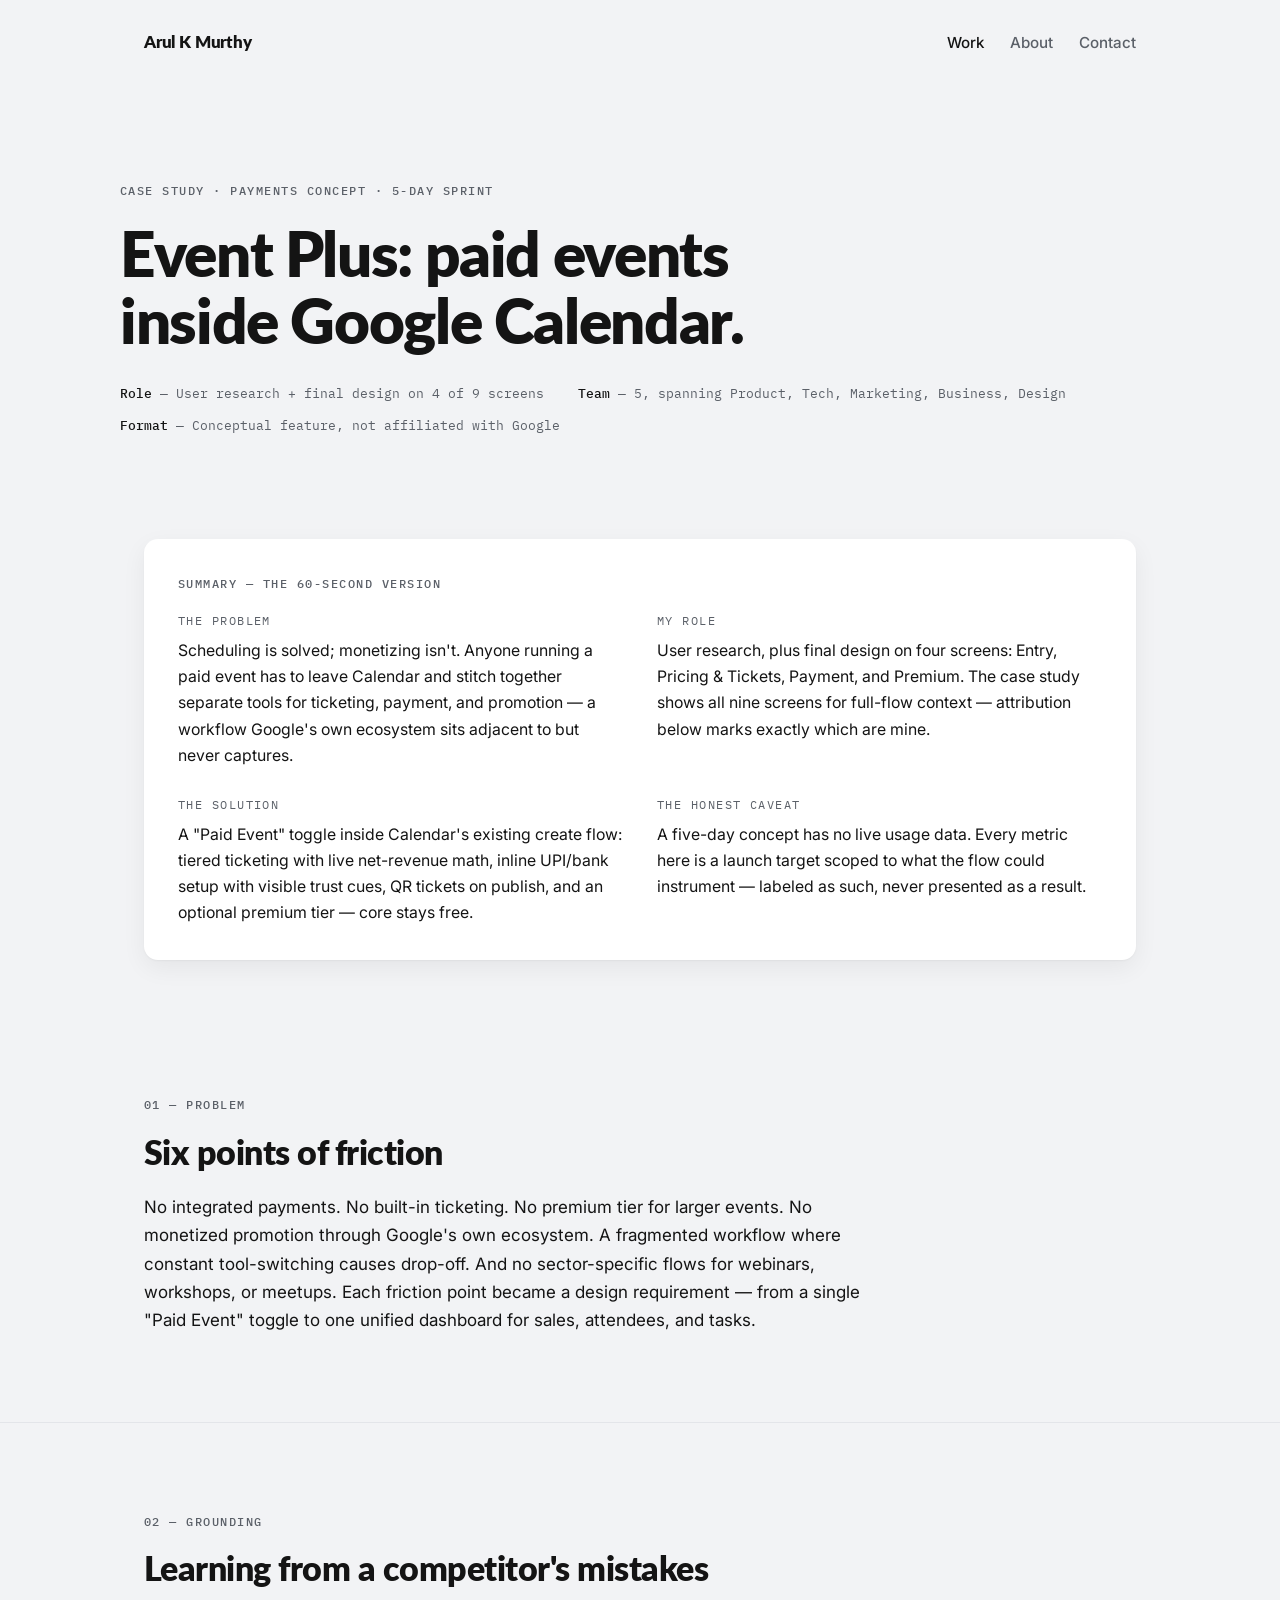
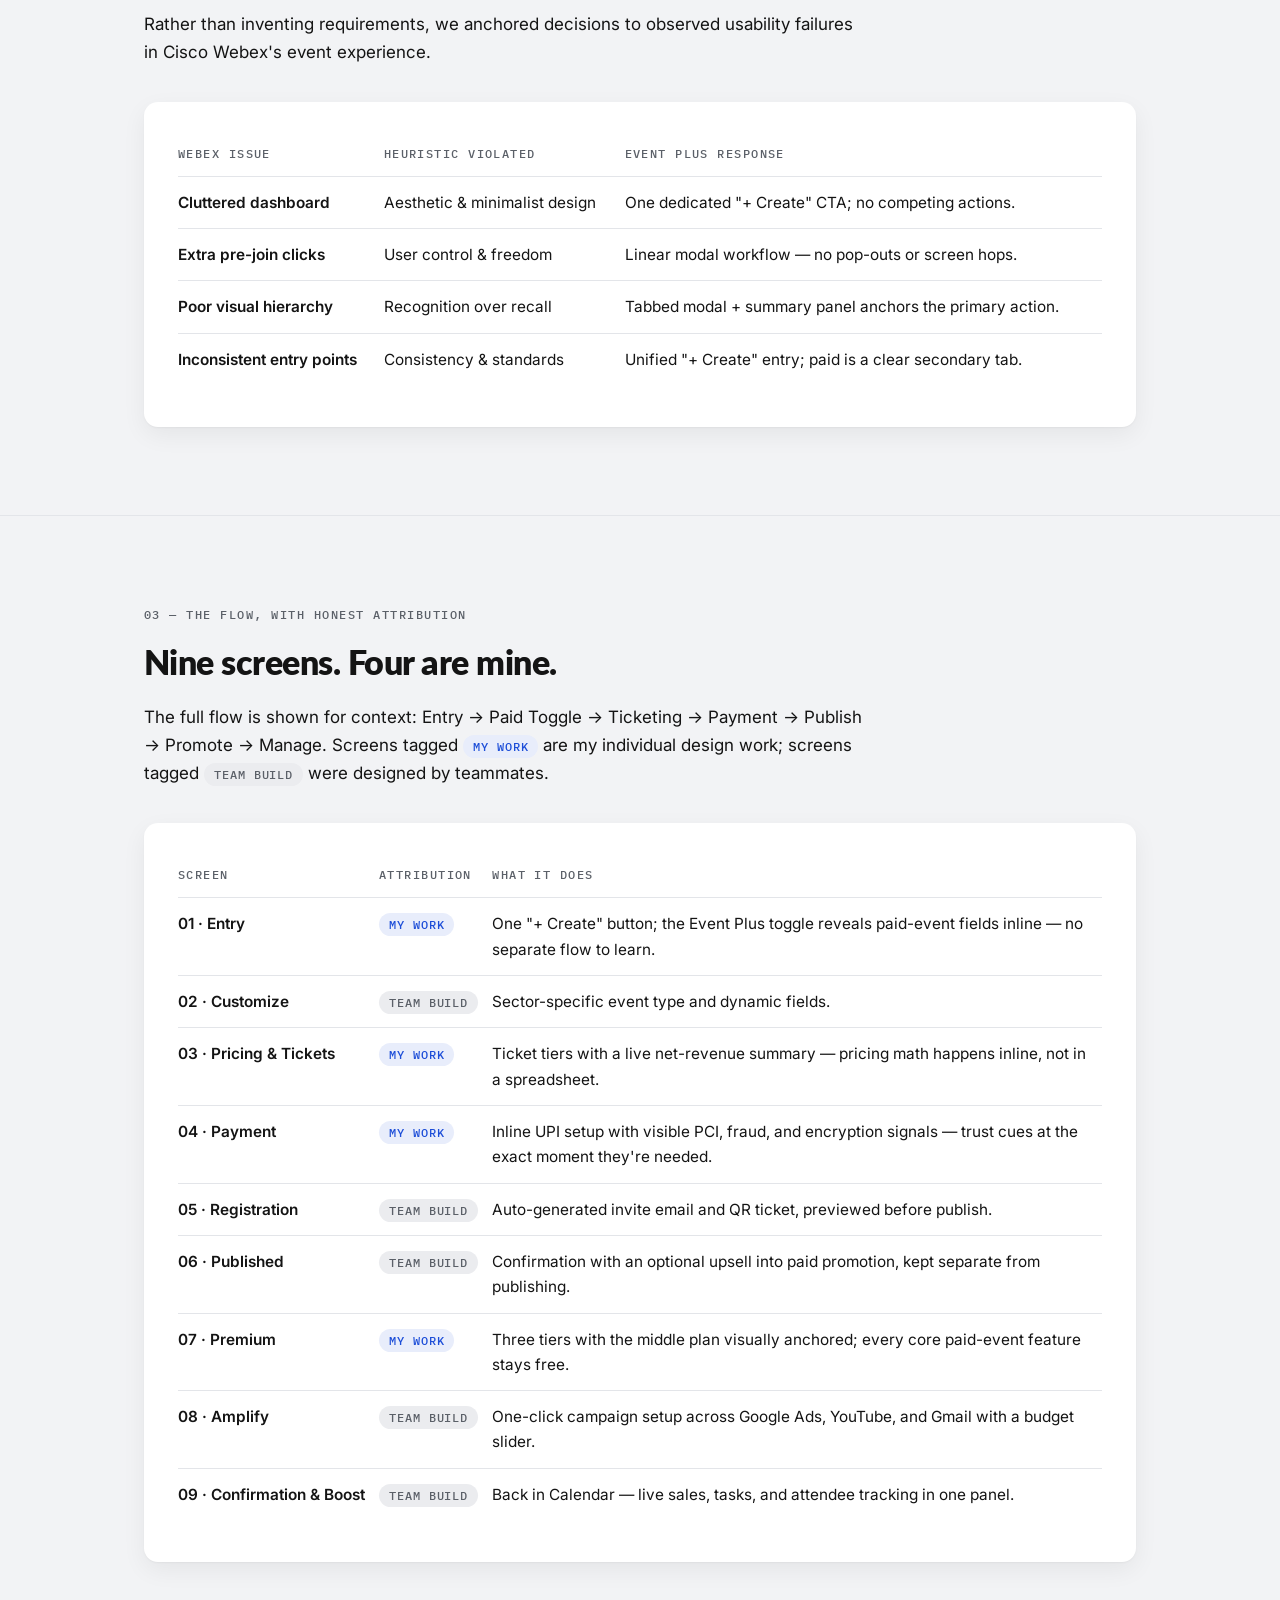
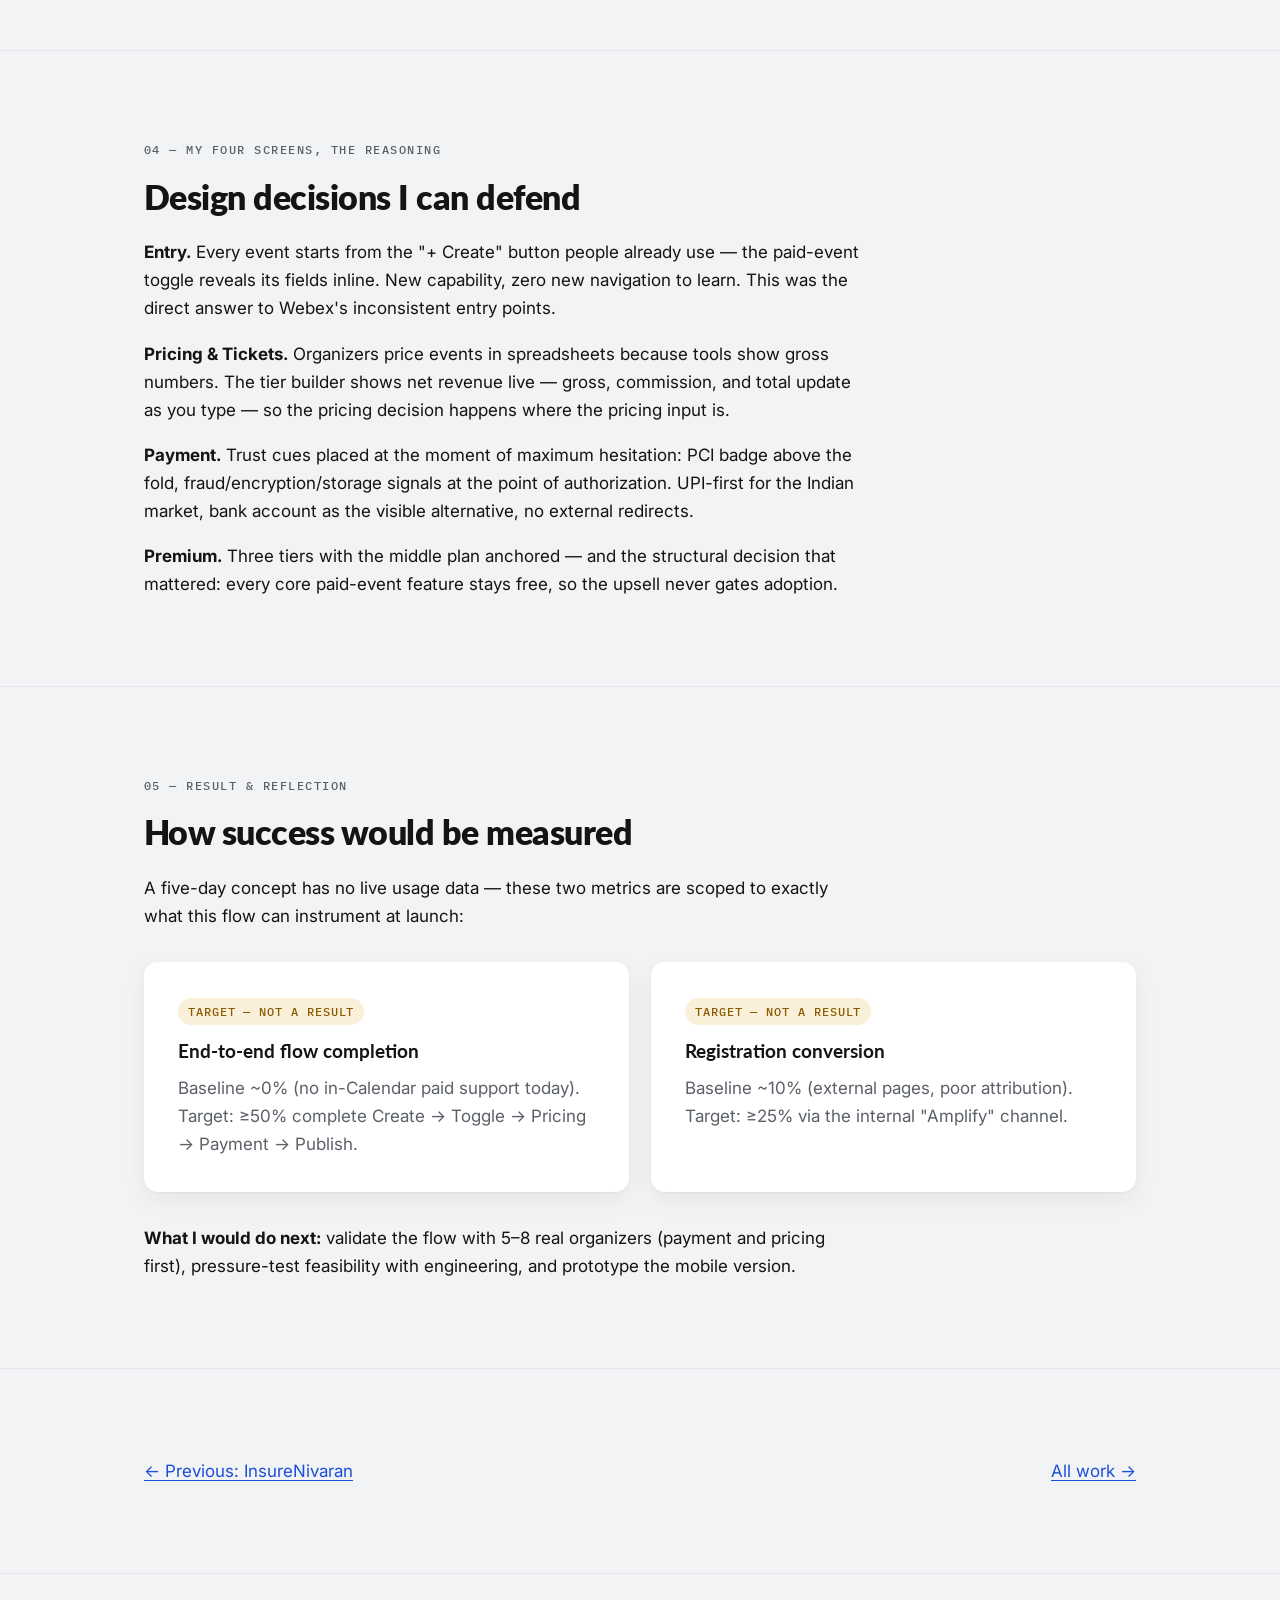
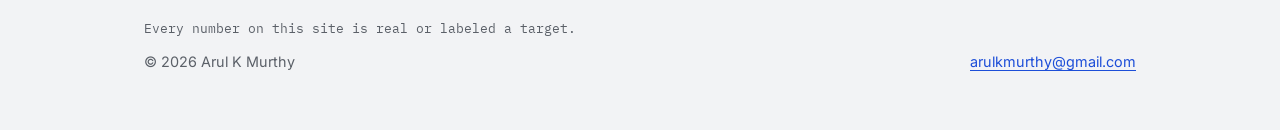
==== eventplus.html @ e34e16c8 "Add files via upload First Upload - 03 July 2026" ====
<!DOCTYPE html>
<html lang="en">
<head>
  <meta charset="UTF-8">
  <meta name="viewport" content="width=device-width, initial-scale=1.0">
  <title>Event Plus — UX Case Study · Arul K Murthy</title>
  <meta name="description" content="A 5-day sprint concept: paid events inside Google Calendar. Research plus four screens of a nine-screen flow, with honest attribution and metrics labeled as targets.">
  <meta name="author" content="Arul K Murthy">
  <link rel="preconnect" href="https://fonts.googleapis.com">
  <link rel="preconnect" href="https://fonts.gstatic.com" crossorigin>
  <link href="https://fonts.googleapis.com/css2?family=Lato:wght@700;800&family=Inter:wght@400;500;600&family=IBM+Plex+Mono:wght@400;500&display=swap" rel="stylesheet">
  <link rel="stylesheet" href="styles.css">
</head>
<body>

<header class="wrap">
  <nav class="nav" aria-label="Main">
    <a class="nav-name" href="index.html">Arul K Murthy</a>
    <ul class="nav-links">
      <li><a href="index.html#work" aria-current="page">Work</a></li>
      <li><a href="index.html#about">About</a></li>
      <li><a href="index.html#contact">Contact</a></li>
    </ul>
  </nav>
</header>

<main>

  <section class="hero wrap" style="padding-bottom:56px;">
    <span class="eyebrow">Case study · Payments concept · 5-day sprint</span>
    <h1 style="max-width:20ch;">Event Plus: paid events inside Google Calendar.</h1>
    <div class="meta-row">
      <span><strong>Role</strong> — User research + final design on 4 of 9 screens</span>
      <span><strong>Team</strong> — 5, spanning Product, Tech, Marketing, Business, Design</span>
      <span><strong>Format</strong> — Conceptual feature, not affiliated with Google</span>
    </div>
  </section>

  <div class="wrap">
    <div class="card summary">
      <span class="eyebrow">Summary — the 60-second version</span>
      <dl>
        <div>
          <dt>The problem</dt>
          <dd>Scheduling is solved; monetizing isn't. Anyone running a paid event has to leave Calendar and stitch together separate tools for ticketing, payment, and promotion — a workflow Google's own ecosystem sits adjacent to but never captures.</dd>
        </div>
        <div>
          <dt>My role</dt>
          <dd>User research, plus final design on four screens: Entry, Pricing &amp; Tickets, Payment, and Premium. The case study shows all nine screens for full-flow context — attribution below marks exactly which are mine.</dd>
        </div>
        <div>
          <dt>The solution</dt>
          <dd>A "Paid Event" toggle inside Calendar's existing create flow: tiered ticketing with live net-revenue math, inline UPI/bank setup with visible trust cues, QR tickets on publish, and an optional premium tier — core stays free.</dd>
        </div>
        <div>
          <dt>The honest caveat</dt>
          <dd>A five-day concept has no live usage data. Every metric here is a launch target scoped to what the flow could instrument — labeled as such, never presented as a result.</dd>
        </div>
      </dl>
    </div>
  </div>

  <section class="section">
    <div class="wrap">
      <span class="eyebrow">01 — Problem</span>
      <h2>Six points of friction</h2>
      <div class="prose">
        <p>No integrated payments. No built-in ticketing. No premium tier for larger events. No monetized promotion through Google's own ecosystem. A fragmented workflow where constant tool-switching causes drop-off. And no sector-specific flows for webinars, workshops, or meetups. Each friction point became a design requirement — from a single "Paid Event" toggle to one unified dashboard for sales, attendees, and tasks.</p>
      </div>
    </div>
  </section>

  <section class="section">
    <div class="wrap">
      <span class="eyebrow">02 — Grounding</span>
      <h2>Learning from a competitor's mistakes</h2>
      <div class="prose">
        <p>Rather than inventing requirements, we anchored decisions to observed usability failures in Cisco Webex's event experience.</p>
      </div>
      <div class="card" style="margin-top:36px;">
        <div class="verdict-scroll">
          <table class="verdict">
            <thead>
              <tr><th>Webex issue</th><th>Heuristic violated</th><th>Event Plus response</th></tr>
            </thead>
            <tbody>
              <tr><td>Cluttered dashboard</td><td>Aesthetic &amp; minimalist design</td><td>One dedicated "+ Create" CTA; no competing actions.</td></tr>
              <tr><td>Extra pre-join clicks</td><td>User control &amp; freedom</td><td>Linear modal workflow — no pop-outs or screen hops.</td></tr>
              <tr><td>Poor visual hierarchy</td><td>Recognition over recall</td><td>Tabbed modal + summary panel anchors the primary action.</td></tr>
              <tr><td>Inconsistent entry points</td><td>Consistency &amp; standards</td><td>Unified "+ Create" entry; paid is a clear secondary tab.</td></tr>
            </tbody>
          </table>
        </div>
      </div>
    </div>
  </section>

  <section class="section">
    <div class="wrap">
      <span class="eyebrow">03 — The flow, with honest attribution</span>
      <h2>Nine screens. Four are mine.</h2>
      <div class="prose">
        <p>The full flow is shown for context: Entry → Paid Toggle → Ticketing → Payment → Publish → Promote → Manage. Screens tagged <span class="chip chip-mine">My work</span> are my individual design work; screens tagged <span class="chip chip-team">Team build</span> were designed by teammates.</p>
      </div>

      <div class="card" style="margin-top:36px;">
        <div class="verdict-scroll">
          <table class="verdict">
            <thead>
              <tr><th>Screen</th><th>Attribution</th><th>What it does</th></tr>
            </thead>
            <tbody>
              <tr><td>01 · Entry</td><td><span class="chip chip-mine">My work</span></td><td>One "+ Create" button; the Event Plus toggle reveals paid-event fields inline — no separate flow to learn.</td></tr>
              <tr><td>02 · Customize</td><td><span class="chip chip-team">Team build</span></td><td>Sector-specific event type and dynamic fields.</td></tr>
              <tr><td>03 · Pricing &amp; Tickets</td><td><span class="chip chip-mine">My work</span></td><td>Ticket tiers with a live net-revenue summary — pricing math happens inline, not in a spreadsheet.</td></tr>
              <tr><td>04 · Payment</td><td><span class="chip chip-mine">My work</span></td><td>Inline UPI setup with visible PCI, fraud, and encryption signals — trust cues at the exact moment they're needed.</td></tr>
              <tr><td>05 · Registration</td><td><span class="chip chip-team">Team build</span></td><td>Auto-generated invite email and QR ticket, previewed before publish.</td></tr>
              <tr><td>06 · Published</td><td><span class="chip chip-team">Team build</span></td><td>Confirmation with an optional upsell into paid promotion, kept separate from publishing.</td></tr>
              <tr><td>07 · Premium</td><td><span class="chip chip-mine">My work</span></td><td>Three tiers with the middle plan visually anchored; every core paid-event feature stays free.</td></tr>
              <tr><td>08 · Amplify</td><td><span class="chip chip-team">Team build</span></td><td>One-click campaign setup across Google Ads, YouTube, and Gmail with a budget slider.</td></tr>
              <tr><td>09 · Confirmation &amp; Boost</td><td><span class="chip chip-team">Team build</span></td><td>Back in Calendar — live sales, tasks, and attendee tracking in one panel.</td></tr>
            </tbody>
          </table>
        </div>
      </div>

      <!-- To add screens: export frames as PNG or WebP into /img,
           then uncomment and repeat per screen. Keep the attribution chip in the caption.
      <figure>
        <img src="img/eventplus-01-entry.png" alt="Google Calendar event creation modal with an Event Plus toggle for paid events." width="1440" height="810" loading="lazy">
        <figcaption>01 · Entry — <span class="chip chip-mine">My work</span></figcaption>
      </figure>
      -->
    </div>
  </section>

  <section class="section">
    <div class="wrap">
      <span class="eyebrow">04 — My four screens, the reasoning</span>
      <h2>Design decisions I can defend</h2>
      <div class="prose">
        <p><strong>Entry.</strong> Every event starts from the "+ Create" button people already use — the paid-event toggle reveals its fields inline. New capability, zero new navigation to learn. This was the direct answer to Webex's inconsistent entry points.</p>
        <p><strong>Pricing &amp; Tickets.</strong> Organizers price events in spreadsheets because tools show gross numbers. The tier builder shows net revenue live — gross, commission, and total update as you type — so the pricing decision happens where the pricing input is.</p>
        <p><strong>Payment.</strong> Trust cues placed at the moment of maximum hesitation: PCI badge above the fold, fraud/encryption/storage signals at the point of authorization. UPI-first for the Indian market, bank account as the visible alternative, no external redirects.</p>
        <p><strong>Premium.</strong> Three tiers with the middle plan anchored — and the structural decision that mattered: every core paid-event feature stays free, so the upsell never gates adoption.</p>
      </div>
    </div>
  </section>

  <section class="section">
    <div class="wrap">
      <span class="eyebrow">05 — Result &amp; reflection</span>
      <h2>How success would be measured</h2>
      <div class="prose">
        <p>A five-day concept has no live usage data — these two metrics are scoped to exactly what this flow can instrument at launch:</p>
      </div>
      <div class="card-grid" style="margin-top:32px;">
        <div class="card">
          <span class="chip chip-target" style="margin-bottom:14px;display:inline-block;">Target — not a result</span>
          <h3>End-to-end flow completion</h3>
          <p class="muted">Baseline ~0% (no in-Calendar paid support today). Target: ≥50% complete Create → Toggle → Pricing → Payment → Publish.</p>
        </div>
        <div class="card">
          <span class="chip chip-target" style="margin-bottom:14px;display:inline-block;">Target — not a result</span>
          <h3>Registration conversion</h3>
          <p class="muted">Baseline ~10% (external pages, poor attribution). Target: ≥25% via the internal "Amplify" channel.</p>
        </div>
      </div>
      <div class="prose" style="margin-top:32px;">
        <p><strong>What I would do next:</strong> validate the flow with 5–8 real organizers (payment and pricing first), pressure-test feasibility with engineering, and prototype the mobile version.</p>
      </div>
    </div>
  </section>

  <section class="section">
    <div class="wrap pager">
      <a href="insurenivaran.html">← Previous: InsureNivaran</a>
      <a href="index.html#work">All work →</a>
    </div>
  </section>

</main>

<footer>
  <div class="wrap">
    <p class="integrity">Every number on this site is real or labeled a target.</p>
    <div class="footer-row">
      <span>© 2026 Arul K Murthy</span>
      <span><a href="mailto:arulkmurthy@gmail.com">arulkmurthy@gmail.com</a></span>
    </div>
  </div>
</footer>

</body>
</html>
---- styles.css ----
/* ============================================================
   Arul K Murthy — portfolio
   Tokens: canvas #F2F3F5 · card #FFF · ink #141414 · muted #5B6068
           hairline #E3E5E9 · accent #1D4ED8
   Type:   Lato (display) · Inter (body) · IBM Plex Mono (meta)
   No JavaScript anywhere on this site — everything renders as HTML.
   ============================================================ */

:root {
  --canvas: #f2f3f5;
  --card: #ffffff;
  --ink: #141414;
  --muted: #5b6068;
  --hairline: #e3e5e9;
  --accent: #1d4ed8;
  --accent-soft: #e8edfb;
  --pro: #14683c;
  --pro-bg: #e3f2e9;
  --con: #9c2121;
  --con-bg: #fbe9e9;
  --mixed: #8a5a00;
  --mixed-bg: #faf0da;
  --radius: 14px;
  --shadow: 0 1px 2px rgba(20, 20, 20, 0.04), 0 8px 24px rgba(20, 20, 20, 0.06);
  --font-display: "Lato", "Inter", system-ui, sans-serif;
  --font-body: "Inter", system-ui, -apple-system, sans-serif;
  --font-mono: "IBM Plex Mono", ui-monospace, "SF Mono", monospace;
}

* { box-sizing: border-box; margin: 0; padding: 0; }

html { scroll-behavior: smooth; }
@media (prefers-reduced-motion: reduce) {
  html { scroll-behavior: auto; }
}

body {
  background: var(--canvas);
  color: var(--ink);
  font-family: var(--font-body);
  font-size: 1.0625rem;
  line-height: 1.65;
  -webkit-font-smoothing: antialiased;
}

a { color: var(--accent); text-decoration: underline; text-underline-offset: 3px; }
a:hover { text-decoration-thickness: 2px; }
:focus-visible {
  outline: 3px solid var(--accent);
  outline-offset: 3px;
  border-radius: 4px;
}

/* ---------- layout ---------- */
.wrap { max-width: 1040px; margin: 0 auto; padding: 0 24px; }
.prose { max-width: 720px; }
.section { padding: 88px 0; }
.section + .section { border-top: 1px solid var(--hairline); }

/* ---------- nav ---------- */
.nav {
  display: flex; align-items: center; justify-content: space-between;
  padding: 28px 0;
}
.nav-name {
  font-family: var(--font-display);
  font-weight: 800; font-size: 1.05rem;
  color: var(--ink); text-decoration: none; letter-spacing: -0.01em;
}
.nav-links { display: flex; gap: 26px; list-style: none; }
.nav-links a {
  color: var(--muted); text-decoration: none;
  font-size: 0.95rem; font-weight: 500;
}
.nav-links a:hover, .nav-links a[aria-current="page"] { color: var(--ink); }

/* ---------- type ---------- */
.eyebrow {
  font-family: var(--font-mono);
  font-size: 0.78rem; font-weight: 500;
  letter-spacing: 0.12em; text-transform: uppercase;
  color: var(--muted);
  display: block; margin-bottom: 18px;
}
h1 {
  font-family: var(--font-display);
  font-weight: 800;
  font-size: clamp(2.3rem, 5.4vw, 3.9rem);
  line-height: 1.08; letter-spacing: -0.022em;
  max-width: 17ch;
}
h1 .accent { color: var(--accent); }
h2 {
  font-family: var(--font-display);
  font-weight: 800;
  font-size: clamp(1.55rem, 3vw, 2.1rem);
  line-height: 1.15; letter-spacing: -0.015em;
  margin-bottom: 22px;
}
h3 {
  font-family: var(--font-display);
  font-weight: 700; font-size: 1.2rem;
  line-height: 1.3; margin-bottom: 10px;
}
.lede { font-size: 1.2rem; color: var(--muted); max-width: 56ch; }
p + p { margin-top: 1em; }
.muted { color: var(--muted); }

/* ---------- hero ---------- */
.hero { padding: 96px 0 104px; }
.hero .lede { margin-top: 26px; }
.hero-meta {
  font-family: var(--font-mono); font-size: 0.82rem;
  color: var(--muted); margin-top: 34px;
}
.hero-actions { margin-top: 36px; display: flex; gap: 14px; flex-wrap: wrap; }
.btn {
  display: inline-block; text-decoration: none;
  font-weight: 600; font-size: 0.98rem;
  padding: 13px 24px; border-radius: 999px;
}
.btn-primary { background: var(--accent); color: #fff; }
.btn-primary:hover { background: #173fb0; }
.btn-ghost { color: var(--ink); border: 1.5px solid var(--ink); background: transparent; }
.btn-ghost:hover { background: var(--ink); color: #fff; }

/* ---------- cards ---------- */
.card {
  background: var(--card);
  border-radius: var(--radius);
  box-shadow: var(--shadow);
  padding: 34px;
}
.card-grid { display: grid; grid-template-columns: 1fr 1fr; gap: 22px; }
.work-card { display: block; text-decoration: none; color: var(--ink); }
a.work-card:hover h3 { color: var(--accent); }
.work-card .tagline {
  font-family: var(--font-mono); font-size: 0.78rem;
  letter-spacing: 0.1em; text-transform: uppercase;
  color: var(--muted); margin-bottom: 14px; display: block;
}
.work-card p { color: var(--muted); font-size: 0.98rem; }
.work-card .cta {
  display: inline-block; margin-top: 18px;
  color: var(--accent); font-weight: 600; font-size: 0.95rem;
}
.card-progress { border: 1.5px dashed var(--hairline); box-shadow: none; background: transparent; }

/* ---------- chips ---------- */
.chip {
  font-family: var(--font-mono); font-size: 0.72rem; font-weight: 500;
  letter-spacing: 0.08em; text-transform: uppercase;
  padding: 4px 10px; border-radius: 999px; white-space: nowrap;
}
.chip-mine { background: var(--accent-soft); color: var(--accent); }
.chip-team { background: #ebecef; color: var(--muted); }
.chip-target { background: var(--mixed-bg); color: var(--mixed); }
.chip-pro { background: var(--pro-bg); color: var(--pro); }
.chip-con { background: var(--con-bg); color: var(--con); }
.chip-mixed { background: var(--mixed-bg); color: var(--mixed); }
.chip-neutral { background: #ebecef; color: var(--muted); }

/* ---------- summary block (case-study TL;DR) ---------- */
.summary { margin: 46px 0; }
.summary dl {
  display: grid; grid-template-columns: 1fr 1fr; gap: 26px 34px;
}
.summary dt {
  font-family: var(--font-mono); font-size: 0.75rem;
  letter-spacing: 0.12em; text-transform: uppercase;
  color: var(--muted); margin-bottom: 7px;
}
.summary dd { font-size: 0.99rem; }

/* ---------- meta row on case pages ---------- */
.meta-row {
  display: flex; flex-wrap: wrap; gap: 10px 34px;
  margin-top: 30px;
  font-family: var(--font-mono); font-size: 0.82rem; color: var(--muted);
}
.meta-row strong { color: var(--ink); font-weight: 500; }

/* ---------- verdict table (signature component) ---------- */
.verdict { width: 100%; border-collapse: collapse; margin: 8px 0; }
.verdict th {
  font-family: var(--font-mono); font-size: 0.75rem;
  letter-spacing: 0.12em; text-transform: uppercase;
  color: var(--muted); font-weight: 500;
  text-align: left; padding: 0 14px 12px 0;
  border-bottom: 1px solid var(--hairline);
}
.verdict td {
  padding: 13px 14px 13px 0;
  border-bottom: 1px solid var(--hairline);
  font-size: 0.96rem; vertical-align: top;
}
.verdict td:first-child { font-weight: 600; white-space: nowrap; }
.verdict tr:last-child td { border-bottom: none; }

/* ---------- figures ---------- */
figure { margin: 40px 0; }
figure img {
  width: 100%; height: auto; display: block;
  border-radius: var(--radius); box-shadow: var(--shadow);
}
figcaption {
  font-size: 0.88rem; color: var(--muted);
  margin-top: 12px; text-align: center;
}

/* ---------- lists ---------- */
.plain-list { list-style: none; }
.plain-list li { padding: 14px 0; border-bottom: 1px solid var(--hairline); }
.plain-list li:last-child { border-bottom: none; }
.exp-row { display: flex; justify-content: space-between; gap: 20px; flex-wrap: wrap; }
.exp-row .when { font-family: var(--font-mono); font-size: 0.82rem; color: var(--muted); }

/* ---------- next / prev ---------- */
.pager { display: flex; justify-content: space-between; gap: 20px; }

/* ---------- footer ---------- */
footer { border-top: 1px solid var(--hairline); padding: 44px 0 56px; }
.integrity {
  font-family: var(--font-mono); font-size: 0.82rem; color: var(--muted);
  margin-bottom: 10px;
}
.footer-row {
  display: flex; justify-content: space-between; gap: 20px; flex-wrap: wrap;
  font-size: 0.9rem; color: var(--muted);
}

/* ---------- responsive ---------- */
@media (max-width: 780px) {
  .section { padding: 64px 0; }
  .hero { padding: 64px 0 72px; }
  .card-grid, .summary dl { grid-template-columns: 1fr; }
  .card { padding: 26px; }
  .nav-links { gap: 18px; }
  .verdict-scroll { overflow-x: auto; }
  .verdict { min-width: 560px; }
}
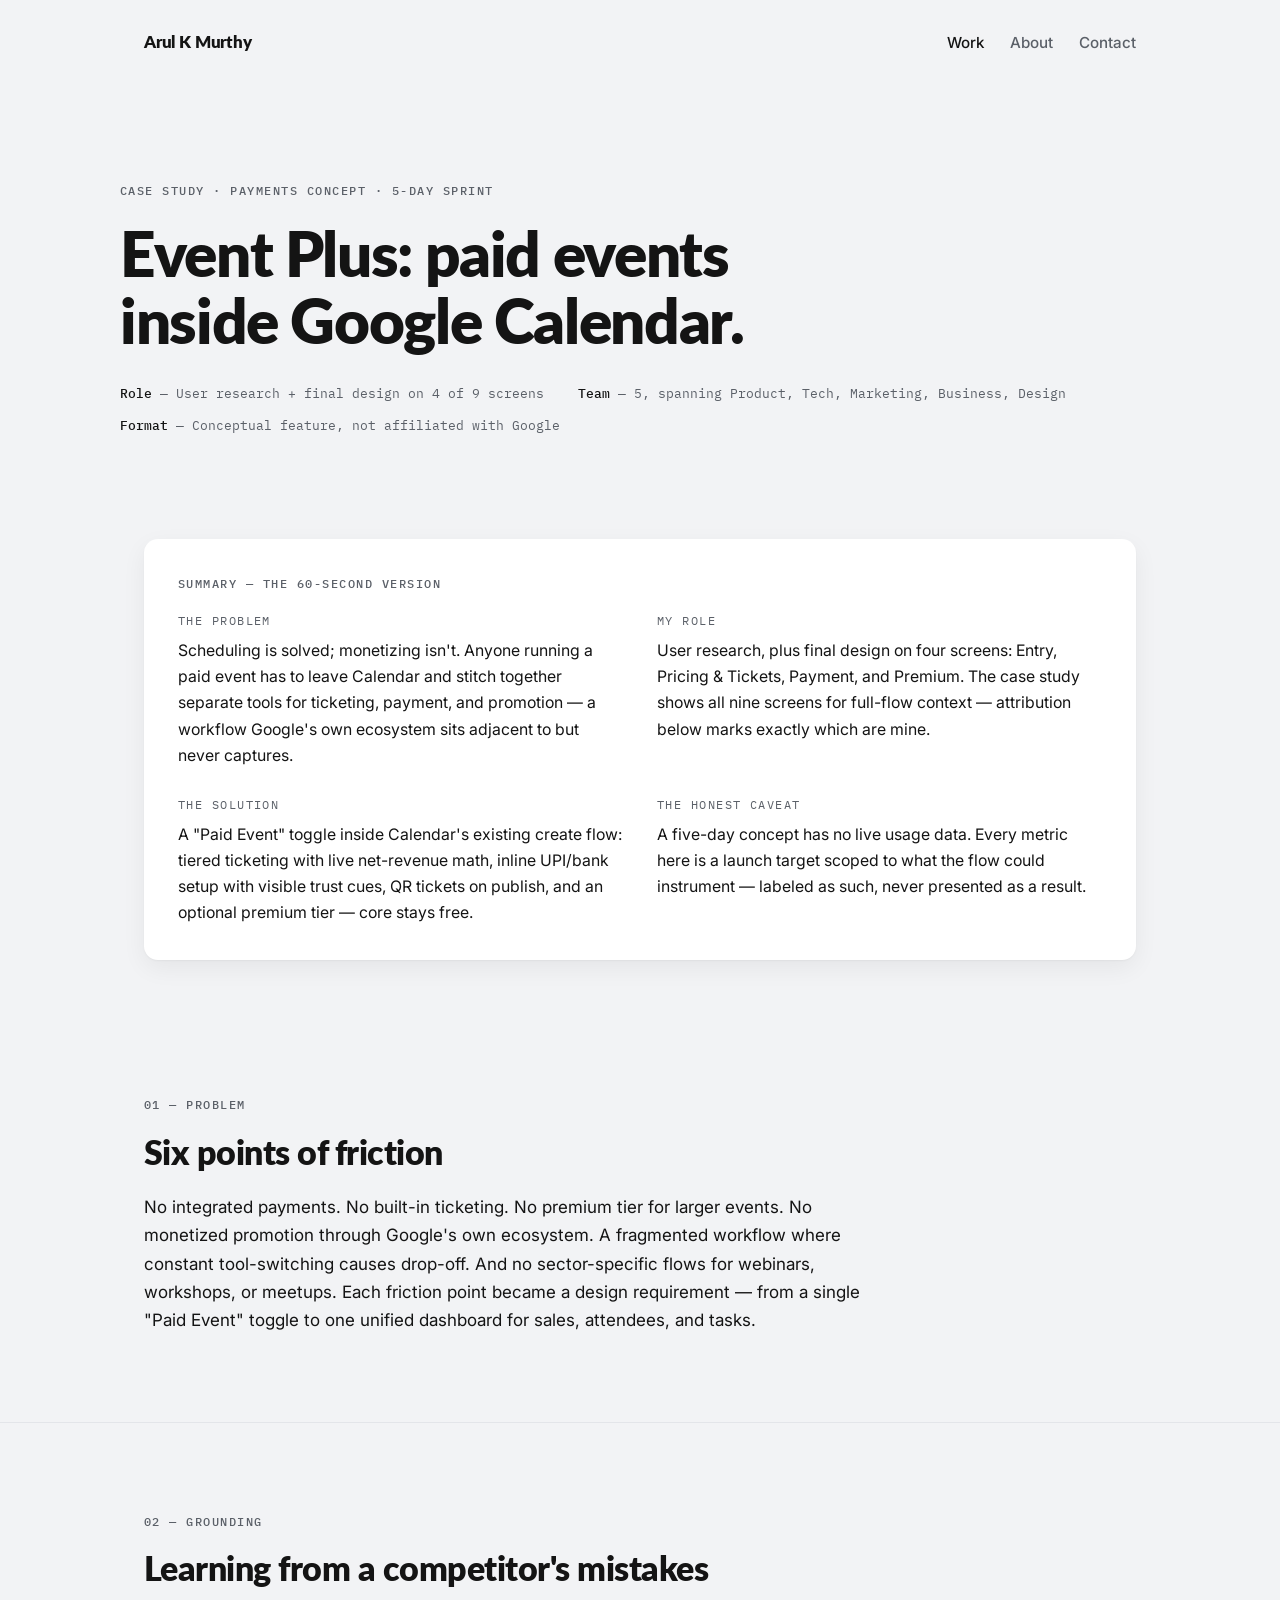
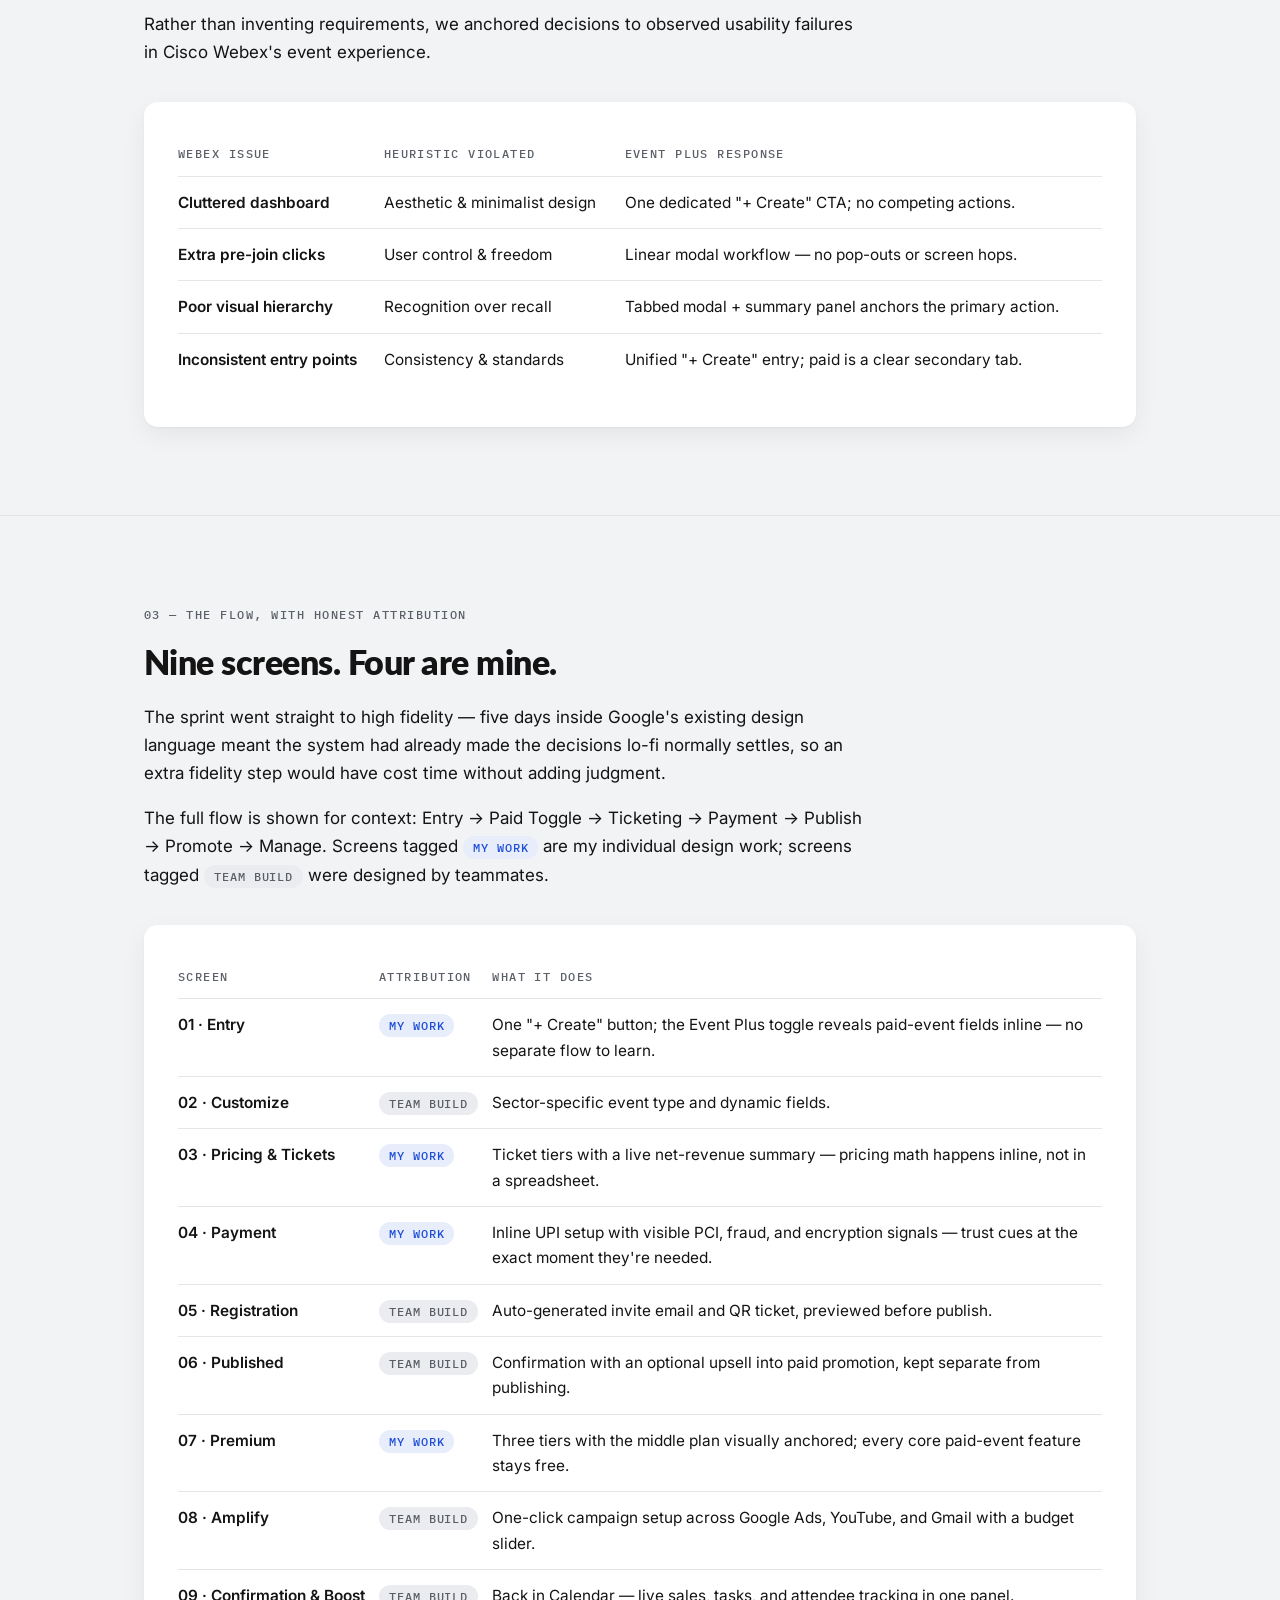
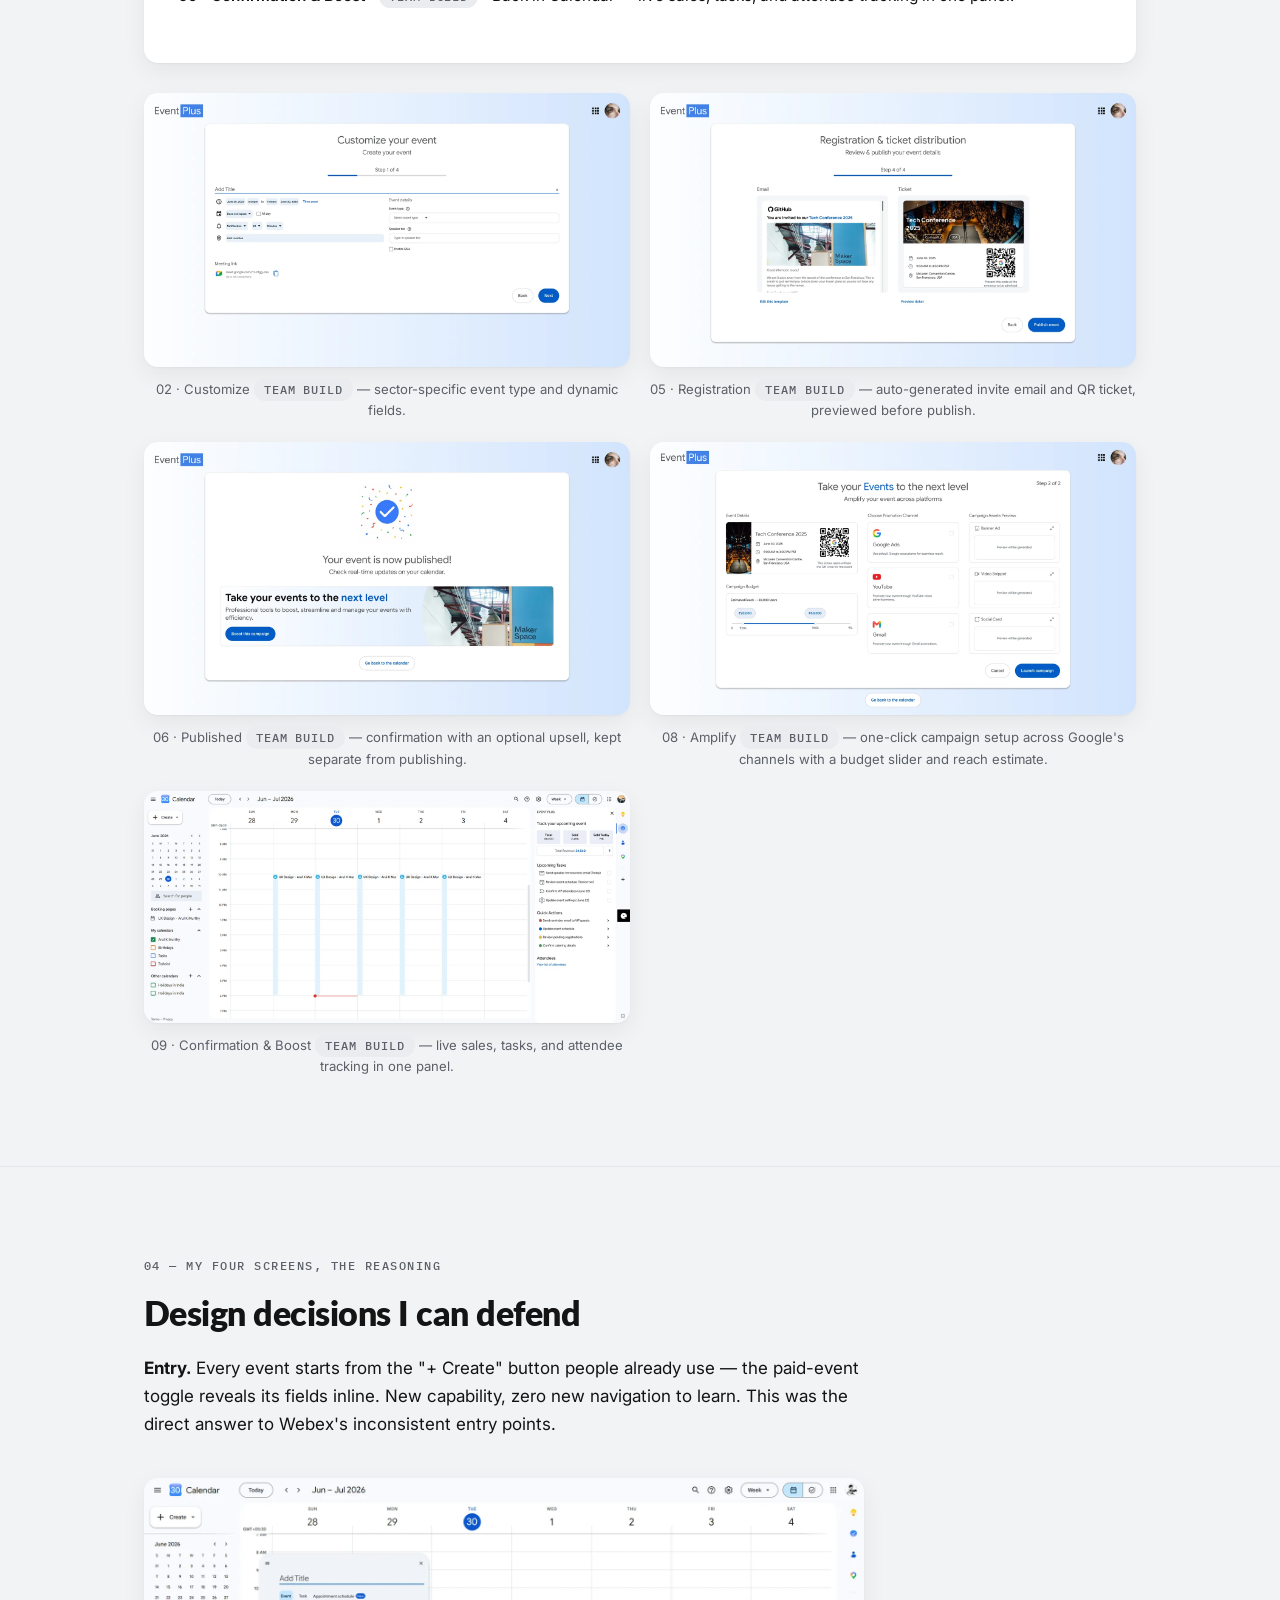
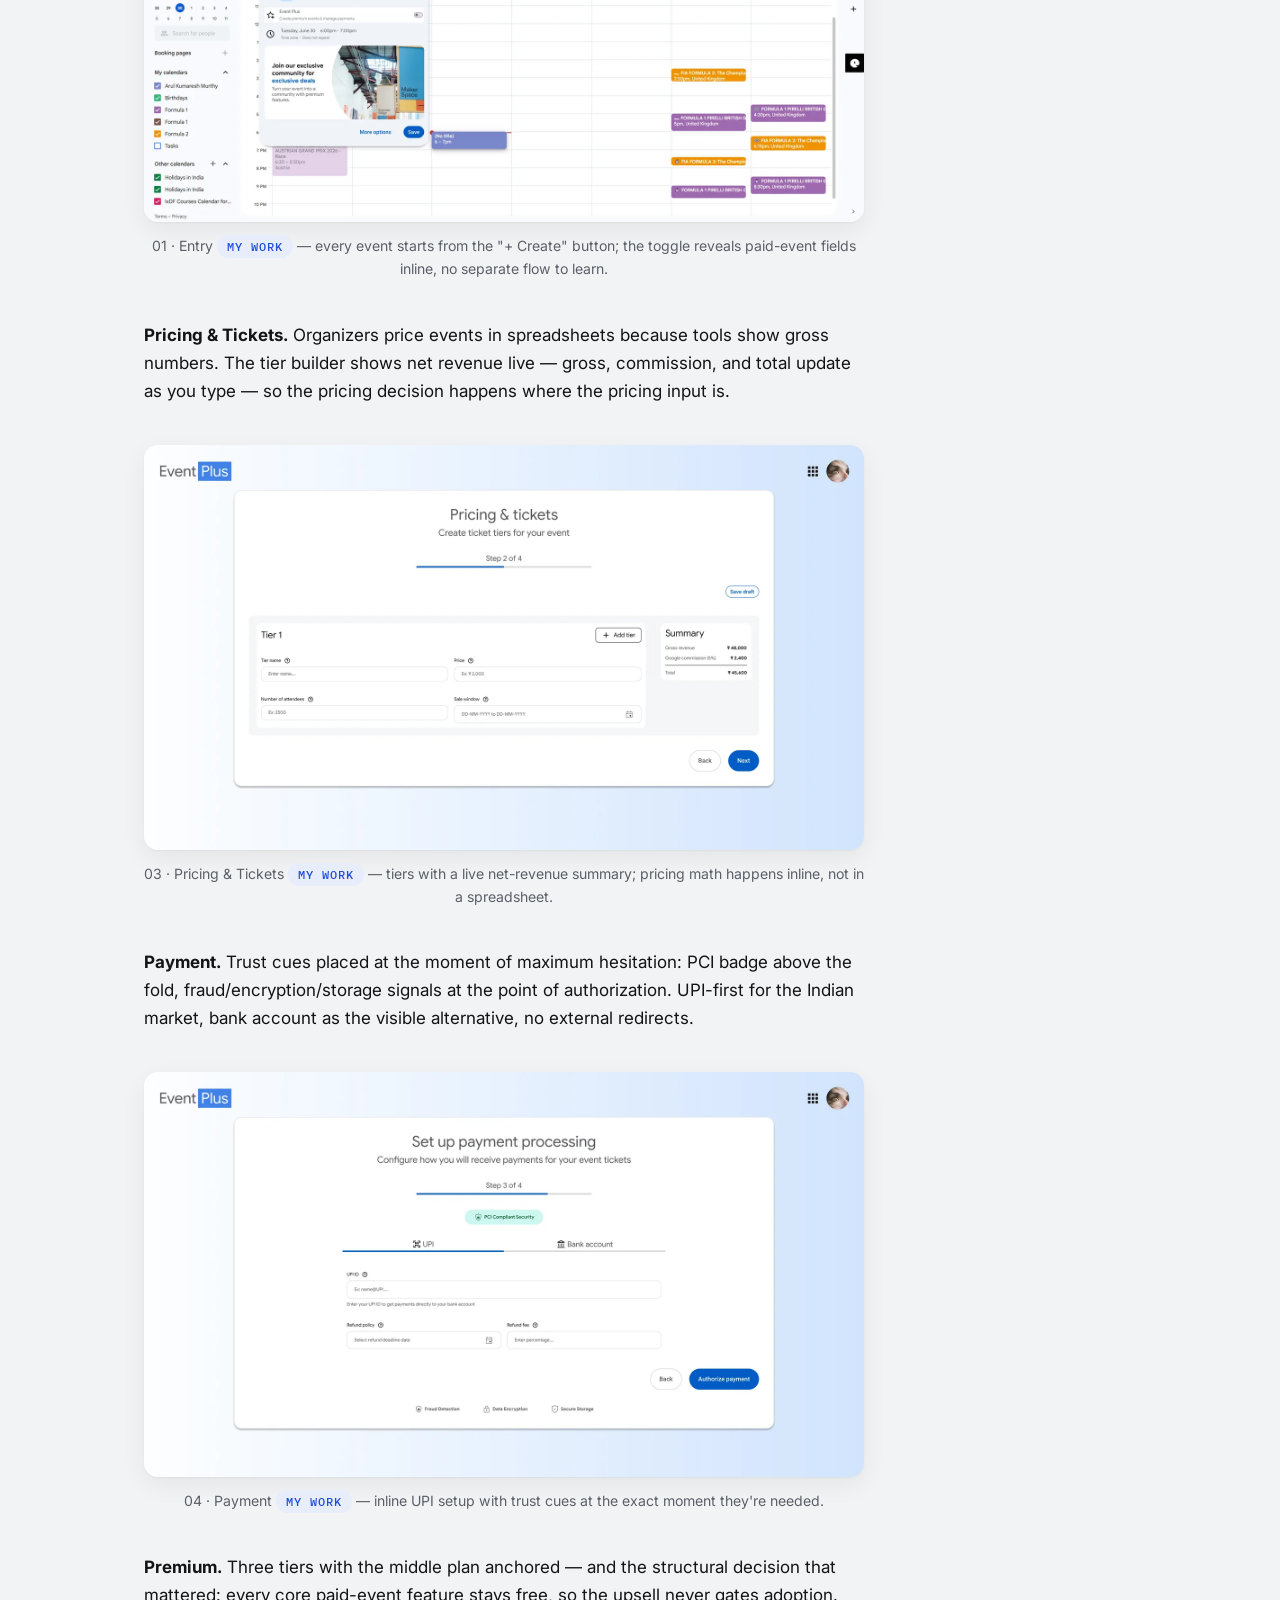
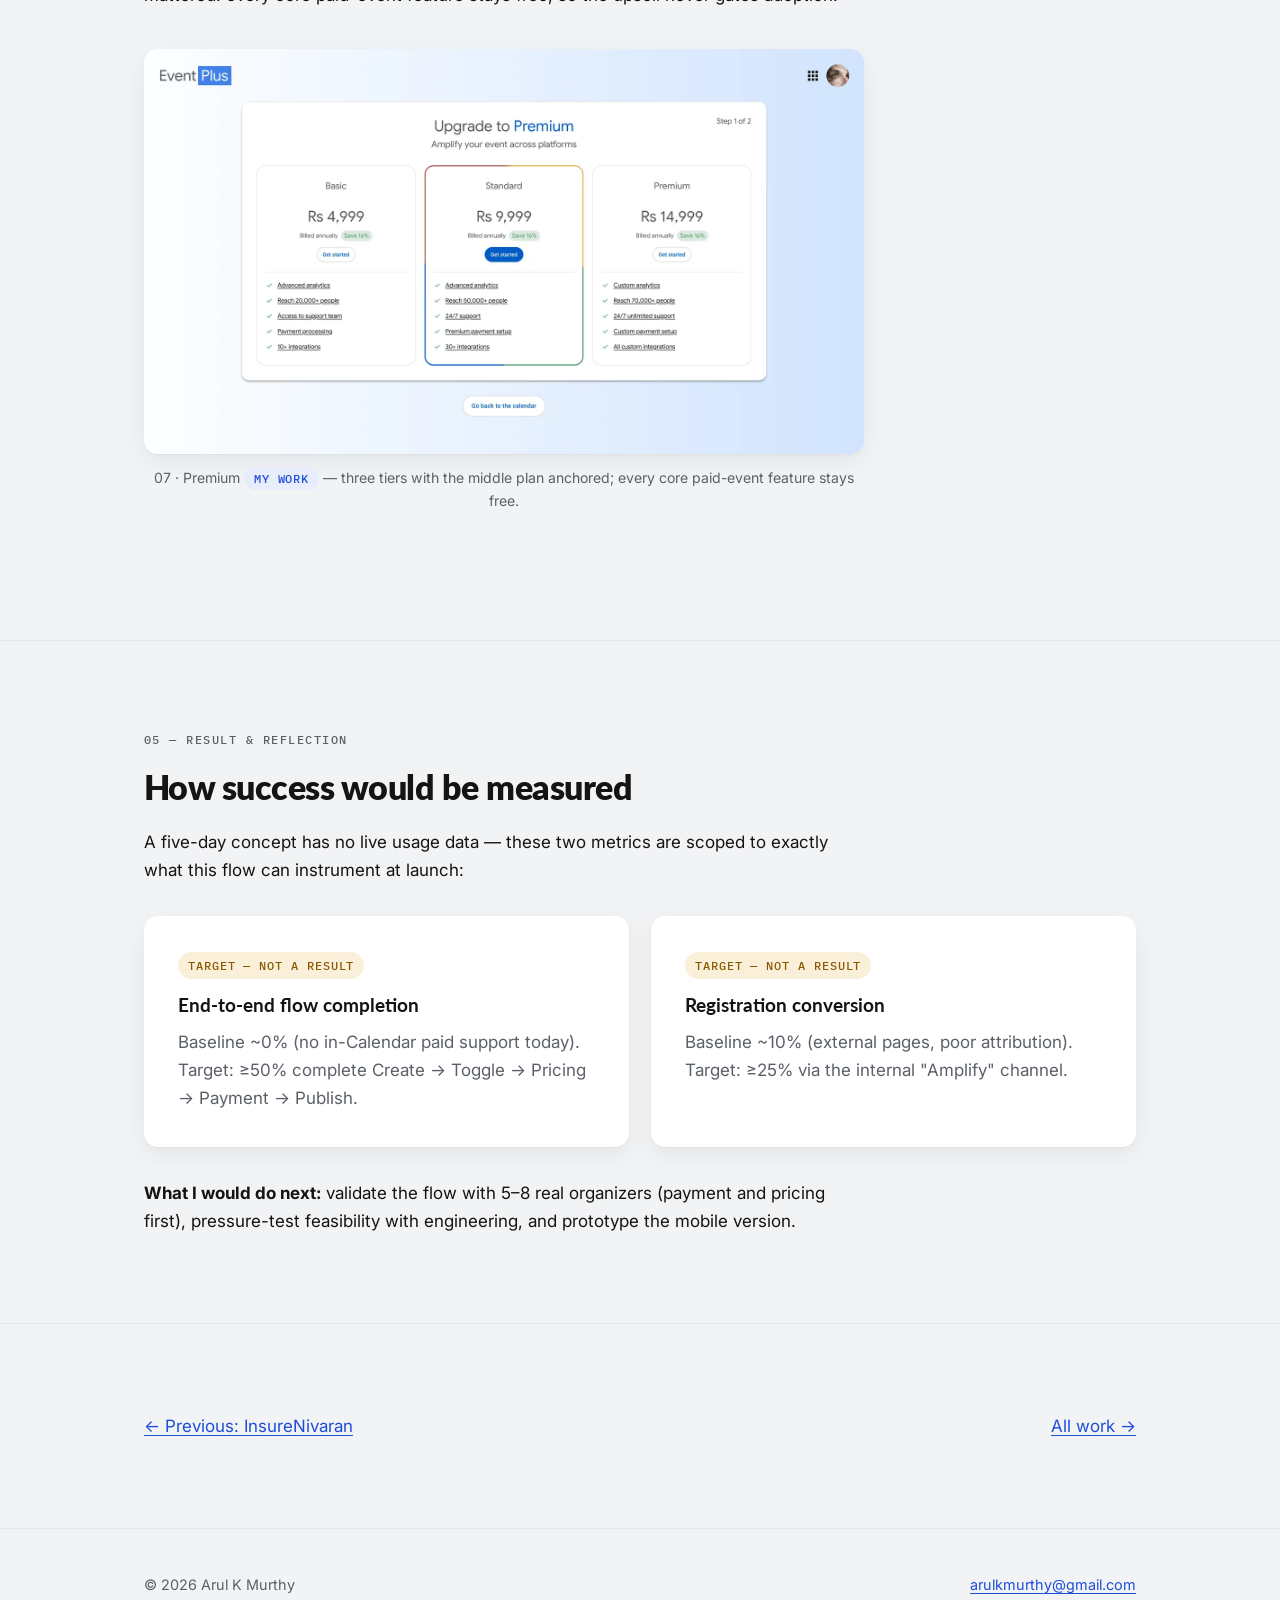
==== commit a4806c00: "Add files via upload" ====
--- a/eventplus.html
+++ b/eventplus.html
@@ -100,6 +100,7 @@
       <span class="eyebrow">03 — The flow, with honest attribution</span>
       <h2>Nine screens. Four are mine.</h2>
       <div class="prose">
+        <p>The sprint went straight to high fidelity — five days inside Google's existing design language meant the system had already made the decisions lo-fi normally settles, so an extra fidelity step would have cost time without adding judgment.</p>
         <p>The full flow is shown for context: Entry → Paid Toggle → Ticketing → Payment → Publish → Promote → Manage. Screens tagged <span class="chip chip-mine">My work</span> are my individual design work; screens tagged <span class="chip chip-team">Team build</span> were designed by teammates.</p>
       </div>
 
@@ -123,14 +124,29 @@
           </table>
         </div>
       </div>
-
-      <!-- To add screens: export frames as PNG or WebP into /img,
-           then uncomment and repeat per screen. Keep the attribution chip in the caption.
-      <figure>
-        <img src="img/eventplus-01-entry.png" alt="Google Calendar event creation modal with an Event Plus toggle for paid events." width="1440" height="810" loading="lazy">
-        <figcaption>01 · Entry — <span class="chip chip-mine">My work</span></figcaption>
-      </figure>
-      -->
+    
+      <div class="shot-grid">
+      <figure>
+        <img src="img/ep-02-customize.webp" alt="Customize your event screen, step 1 of 4, with date, notification, location fields and sector-specific event details." width="1600" height="900" loading="lazy">
+        <figcaption>02 · Customize <span class="chip chip-team">Team build</span> — sector-specific event type and dynamic fields.</figcaption>
+      </figure>
+      <figure>
+        <img src="img/ep-05-registration.webp" alt="Registration and ticket distribution, step 4 of 4: invite email preview beside a QR-code event ticket, before publishing." width="1600" height="900" loading="lazy">
+        <figcaption>05 · Registration <span class="chip chip-team">Team build</span> — auto-generated invite email and QR ticket, previewed before publish.</figcaption>
+      </figure>
+      <figure>
+        <img src="img/ep-06-published.webp" alt="Confirmation screen: your event is now published, with an optional banner to boost the campaign." width="1600" height="900" loading="lazy">
+        <figcaption>06 · Published <span class="chip chip-team">Team build</span> — confirmation with an optional upsell, kept separate from publishing.</figcaption>
+      </figure>
+      <figure>
+        <img src="img/ep-08-amplify.webp" alt="Amplify screen, step 2 of 2: event details with QR ticket, a campaign budget slider with estimated reach, and Google Ads, YouTube, and Gmail promotion channels." width="1600" height="900" loading="lazy">
+        <figcaption>08 · Amplify <span class="chip chip-team">Team build</span> — one-click campaign setup across Google's channels with a budget slider and reach estimate.</figcaption>
+      </figure>
+      <figure>
+        <img src="img/ep-09-boost.webp" alt="Back in Google Calendar: an Event Plus side panel tracks tickets sold, total revenue, upcoming tasks, and attendees alongside the week view." width="1600" height="764" loading="lazy">
+        <figcaption>09 · Confirmation &amp; Boost <span class="chip chip-team">Team build</span> — live sales, tasks, and attendee tracking in one panel.</figcaption>
+      </figure>
+      </div>
     </div>
   </section>
 
@@ -140,9 +156,26 @@
       <h2>Design decisions I can defend</h2>
       <div class="prose">
         <p><strong>Entry.</strong> Every event starts from the "+ Create" button people already use — the paid-event toggle reveals its fields inline. New capability, zero new navigation to learn. This was the direct answer to Webex's inconsistent entry points.</p>
+
+      <figure>
+        <img src="img/ep-01-entry.webp" alt="Google Calendar week view with the event-creation modal open; an Event Plus toggle sits inside it, revealing paid-event options inline." width="1600" height="764" loading="lazy">
+        <figcaption>01 · Entry <span class="chip chip-mine">My work</span> — every event starts from the "+ Create" button; the toggle reveals paid-event fields inline, no separate flow to learn.</figcaption>
+      </figure>
         <p><strong>Pricing &amp; Tickets.</strong> Organizers price events in spreadsheets because tools show gross numbers. The tier builder shows net revenue live — gross, commission, and total update as you type — so the pricing decision happens where the pricing input is.</p>
+      <figure>
+        <img src="img/ep-03-pricing.webp" alt="Pricing and tickets screen, step 2 of 4: a ticket tier form beside a live summary showing gross revenue, Google commission, and total." width="1600" height="900" loading="lazy">
+        <figcaption>03 · Pricing &amp; Tickets <span class="chip chip-mine">My work</span> — tiers with a live net-revenue summary; pricing math happens inline, not in a spreadsheet.</figcaption>
+      </figure>
         <p><strong>Payment.</strong> Trust cues placed at the moment of maximum hesitation: PCI badge above the fold, fraud/encryption/storage signals at the point of authorization. UPI-first for the Indian market, bank account as the visible alternative, no external redirects.</p>
+      <figure>
+        <img src="img/ep-04-payment.webp" alt="Payment processing setup, step 3 of 4: UPI and bank account tabs, refund policy fields, with PCI compliance, fraud detection, and encryption badges." width="1600" height="900" loading="lazy">
+        <figcaption>04 · Payment <span class="chip chip-mine">My work</span> — inline UPI setup with trust cues at the exact moment they're needed.</figcaption>
+      </figure>
         <p><strong>Premium.</strong> Three tiers with the middle plan anchored — and the structural decision that mattered: every core paid-event feature stays free, so the upsell never gates adoption.</p>
+      <figure>
+        <img src="img/ep-07-premium.webp" alt="Upgrade to Premium screen with Basic, Standard, and Premium annual plans; the middle Standard plan is visually highlighted." width="1600" height="900" loading="lazy">
+        <figcaption>07 · Premium <span class="chip chip-mine">My work</span> — three tiers with the middle plan anchored; every core paid-event feature stays free.</figcaption>
+      </figure>
       </div>
     </div>
   </section>
@@ -183,7 +216,6 @@
 
 <footer>
   <div class="wrap">
-    <p class="integrity">Every number on this site is real or labeled a target.</p>
     <div class="footer-row">
       <span>© 2026 Arul K Murthy</span>
       <span><a href="mailto:arulkmurthy@gmail.com">arulkmurthy@gmail.com</a></span>
--- a/styles.css
+++ b/styles.css
@@ -230,7 +230,8 @@
 }
 
 /* ---------- responsive ---------- */
-@media (max-width: 780px) {
+@media (max-width: 799.98px) {
+  .wrap { padding: 0 16px; }
   .section { padding: 64px 0; }
   .hero { padding: 64px 0 72px; }
   .card-grid, .summary dl { grid-template-columns: 1fr; }
@@ -239,3 +240,33 @@
   .verdict-scroll { overflow-x: auto; }
   .verdict { min-width: 560px; }
 }
+
+/* ---------- team screen grid (subordinate to interleaved MY WORK figures) ---------- */
+.shot-grid { display: grid; grid-template-columns: 1fr 1fr; gap: 20px; margin-top: 30px; }
+.shot-grid figure { margin: 0; }
+.shot-grid figcaption { font-size: 0.82rem; }
+
+/* ---------- mobile overflow hardening ---------- */
+html, body { overflow-x: clip; }
+img, svg, video { max-width: 100%; height: auto; }
+td, th, a { overflow-wrap: break-word; }
+
+@media (max-width: 799.98px) {
+  .shot-grid { grid-template-columns: 1fr; }
+  h1 { font-size: clamp(2rem, 8.5vw, 2.6rem); }
+  .hero-actions .btn { width: 100%; text-align: center; }
+  .meta-row { gap: 8px 22px; }
+}
+
+/* ---------- phone screen masonry (InsureNivaran) ---------- */
+.phone-grid { columns: 3; column-gap: 20px; margin-top: 36px; }
+.phone-grid figure { break-inside: avoid; margin: 0 0 20px; }
+.phone-grid figcaption { font-size: 0.82rem; }
+.phone-figure { max-width: 420px; margin: 40px auto; }
+
+@media (max-width: 799.98px) {
+  .phone-grid { columns: 2; column-gap: 14px; }
+}
+@media (max-width: 480px) {
+  .phone-grid { columns: 1; }
+}
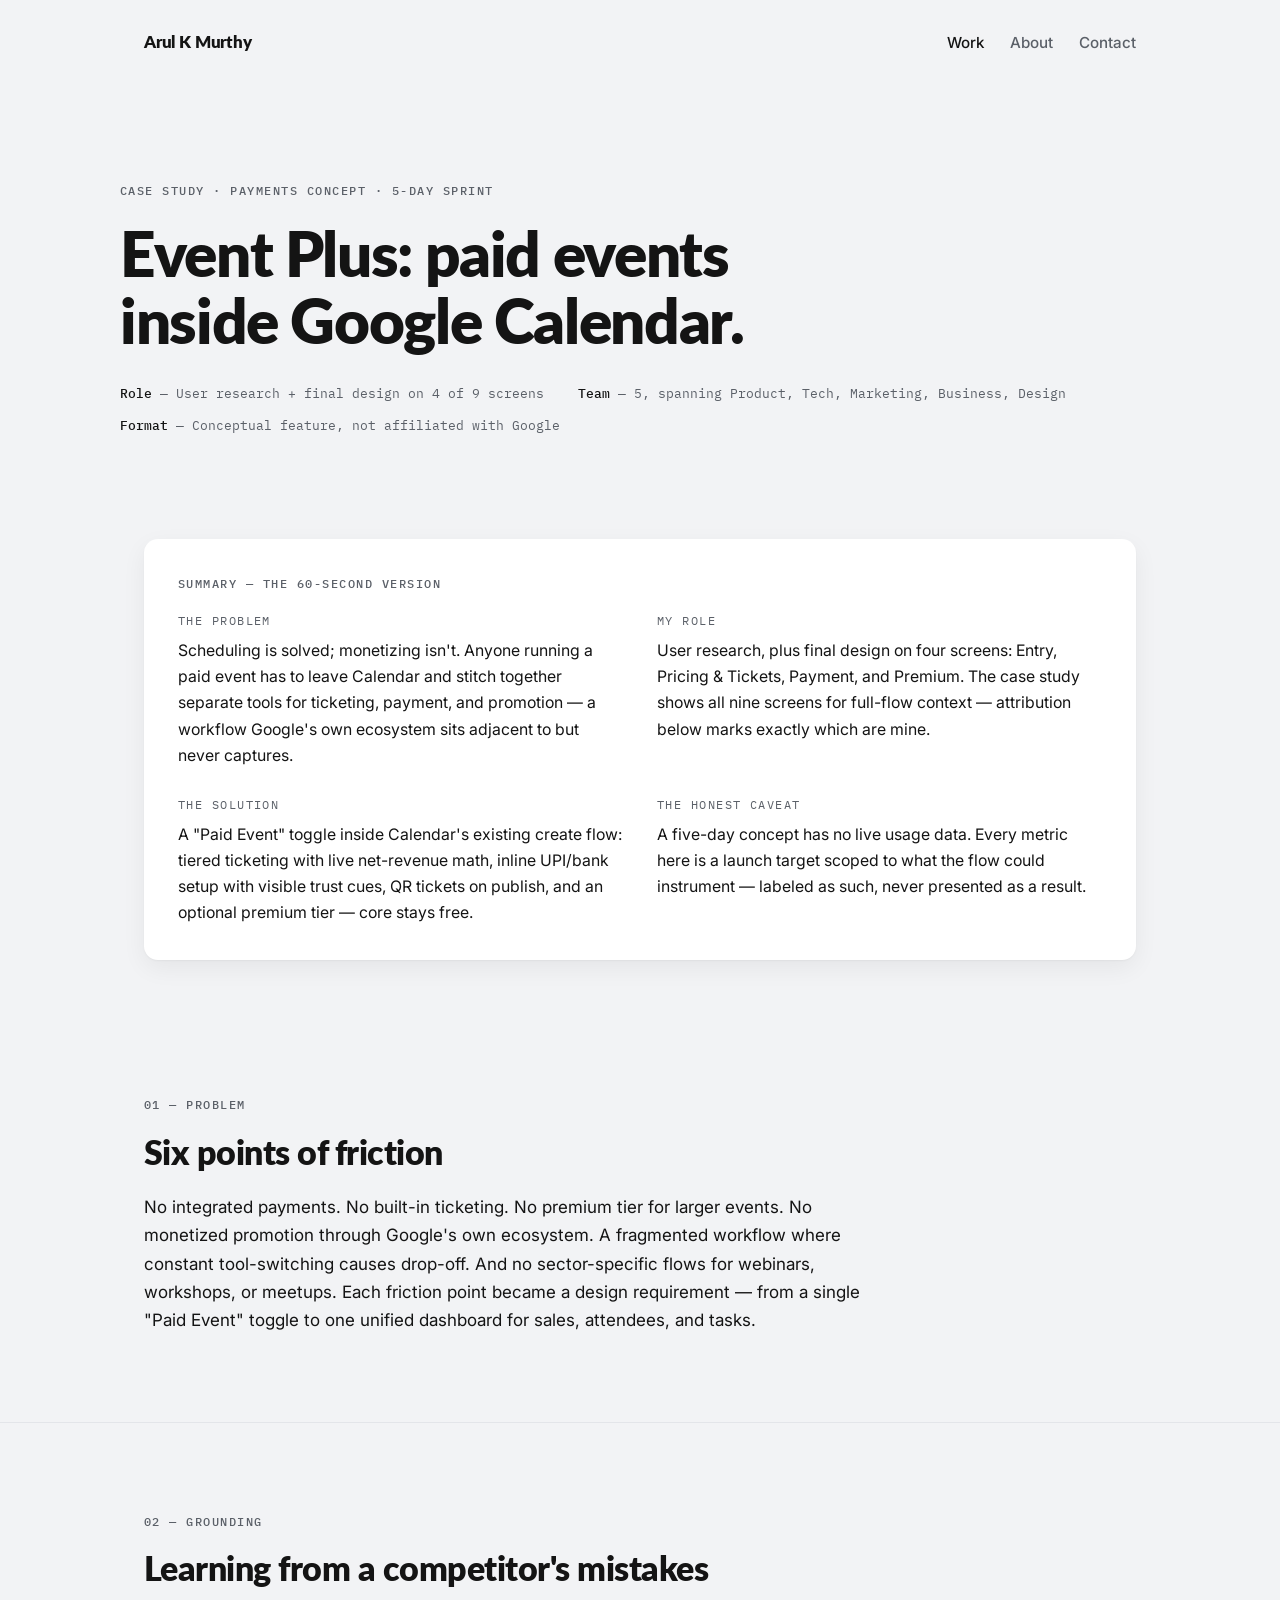
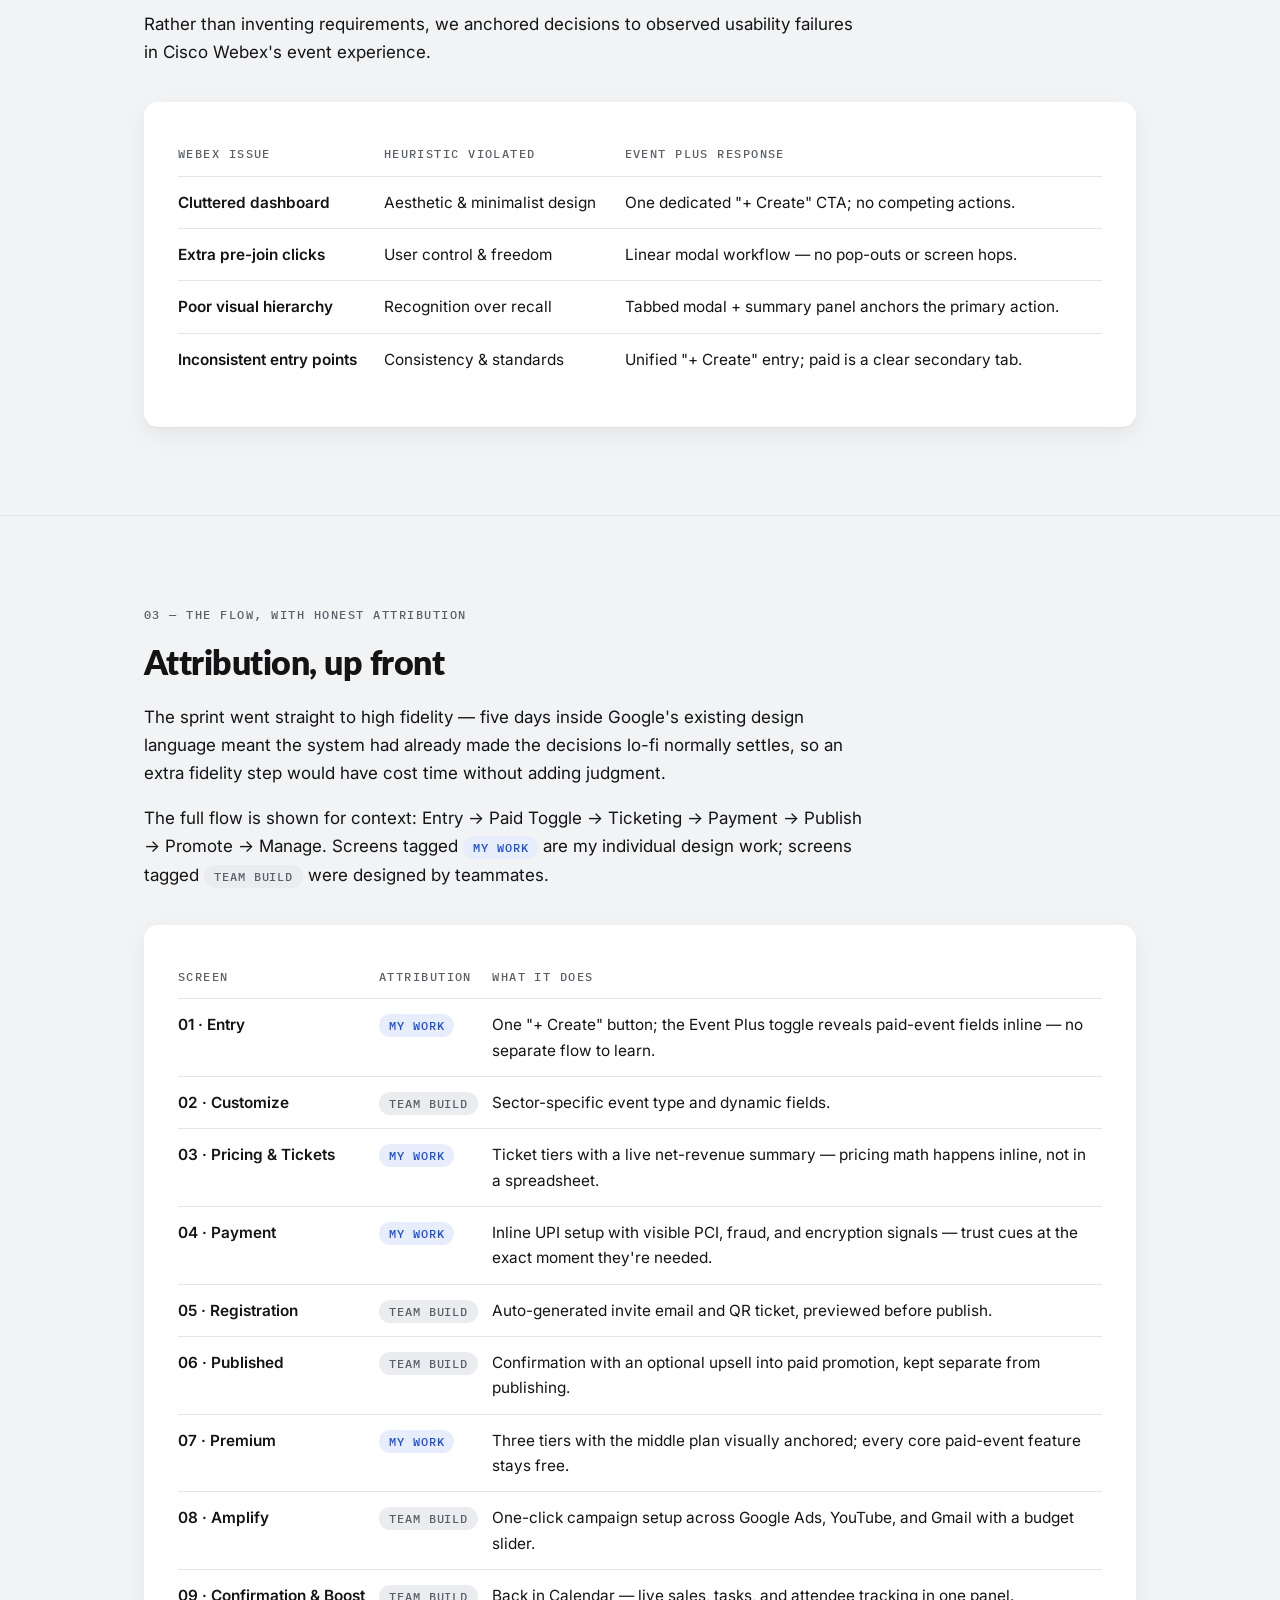
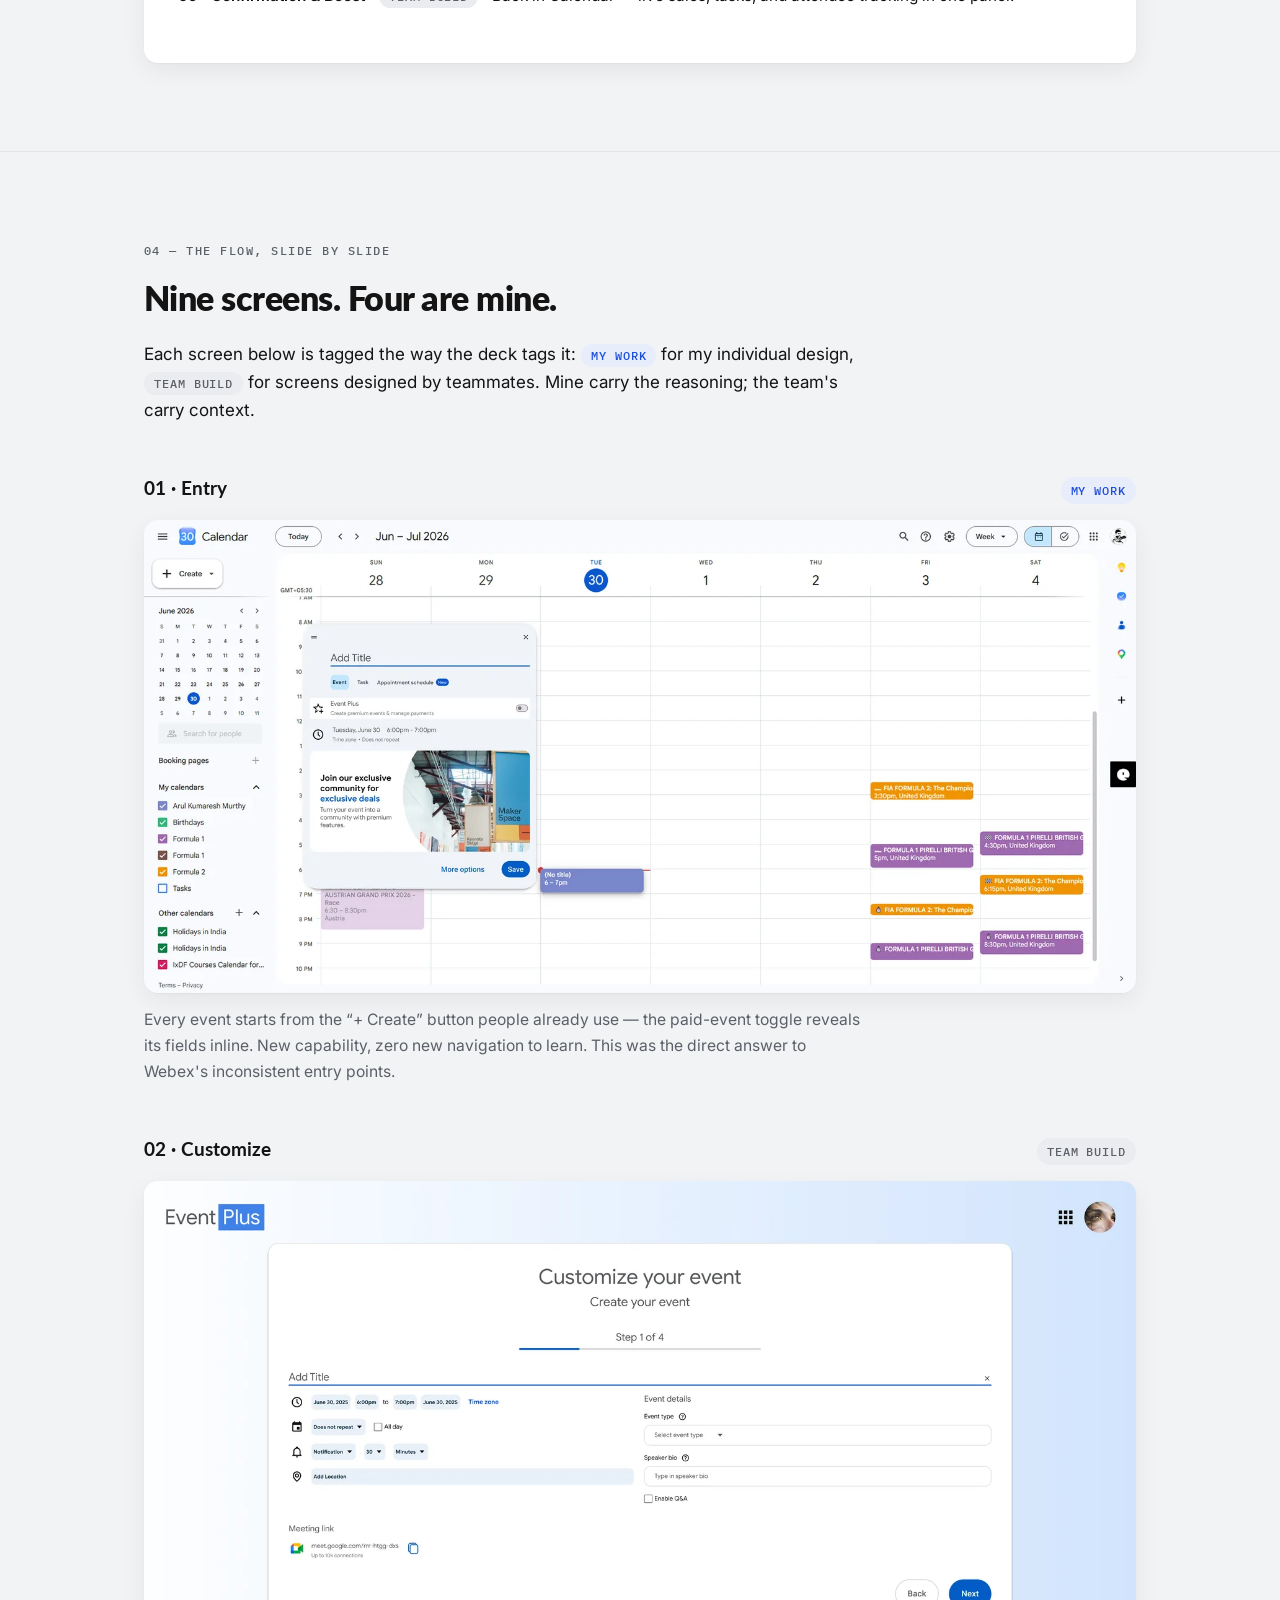
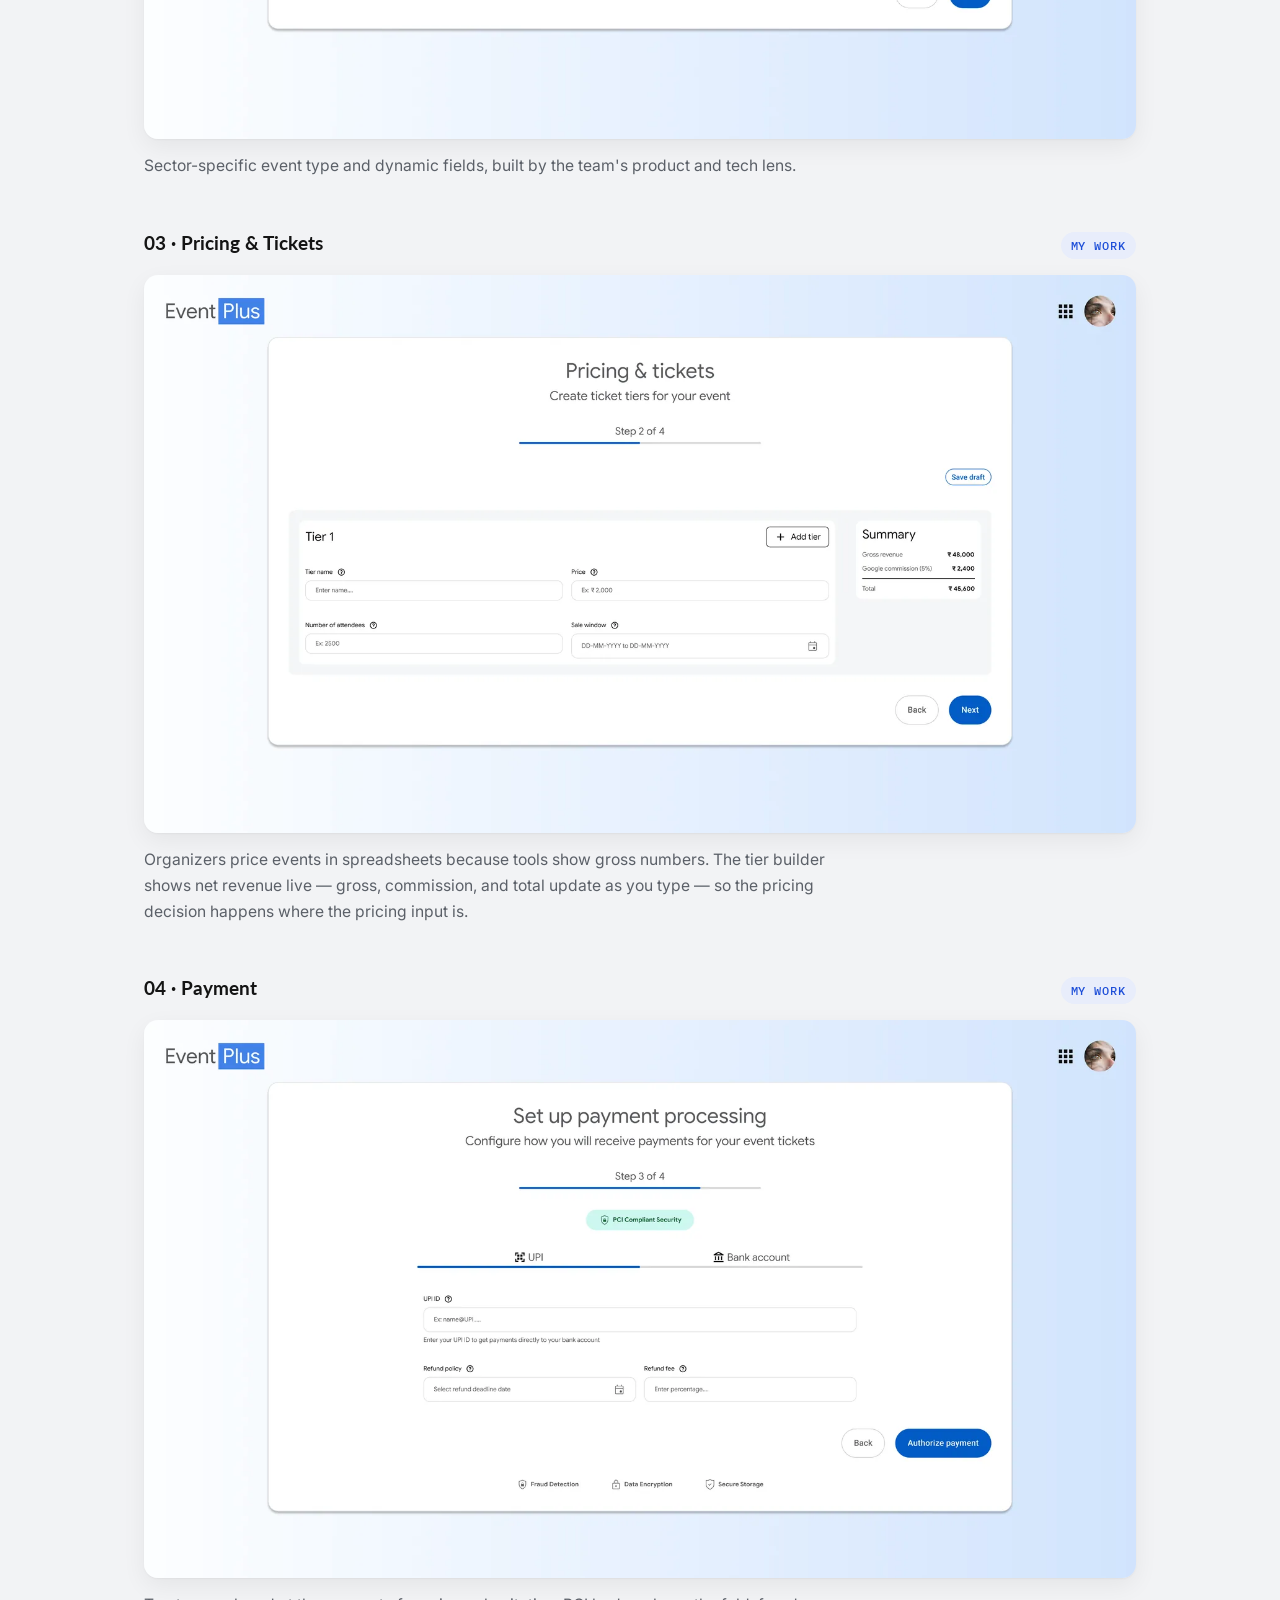
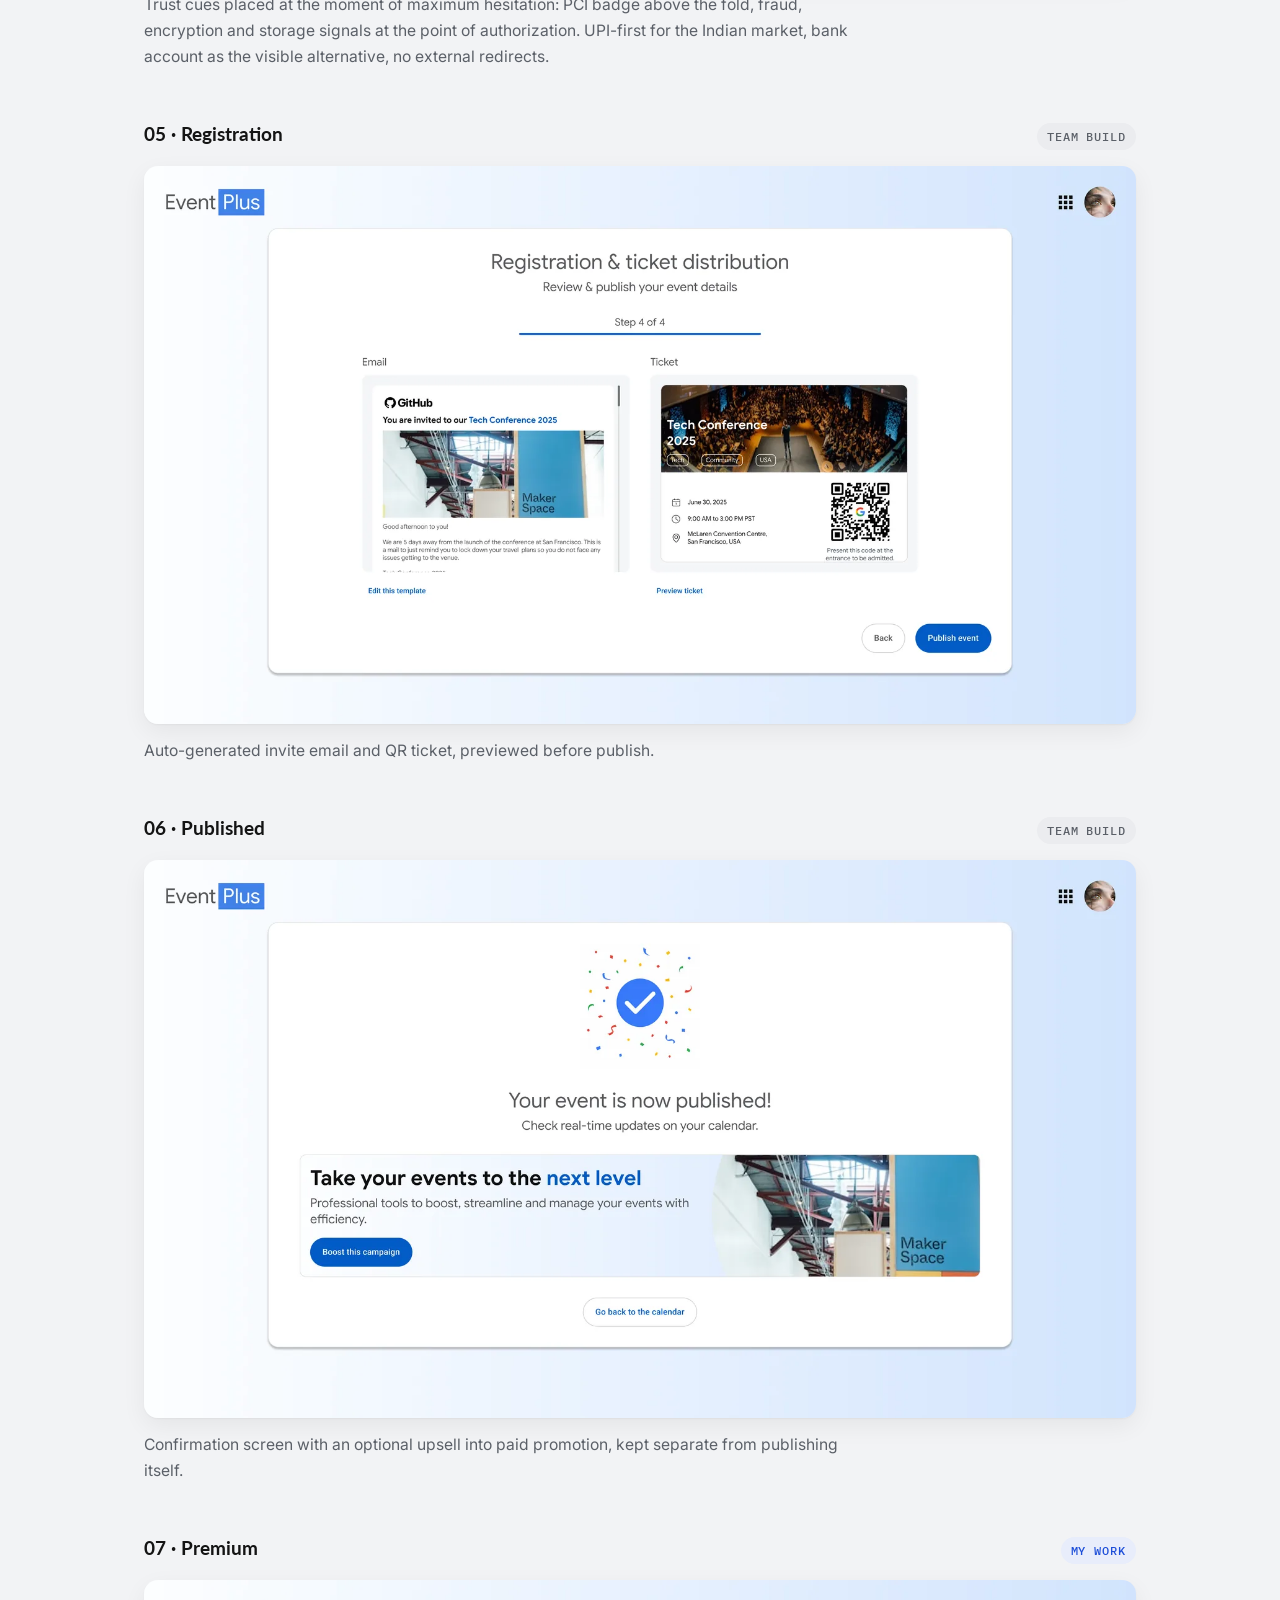
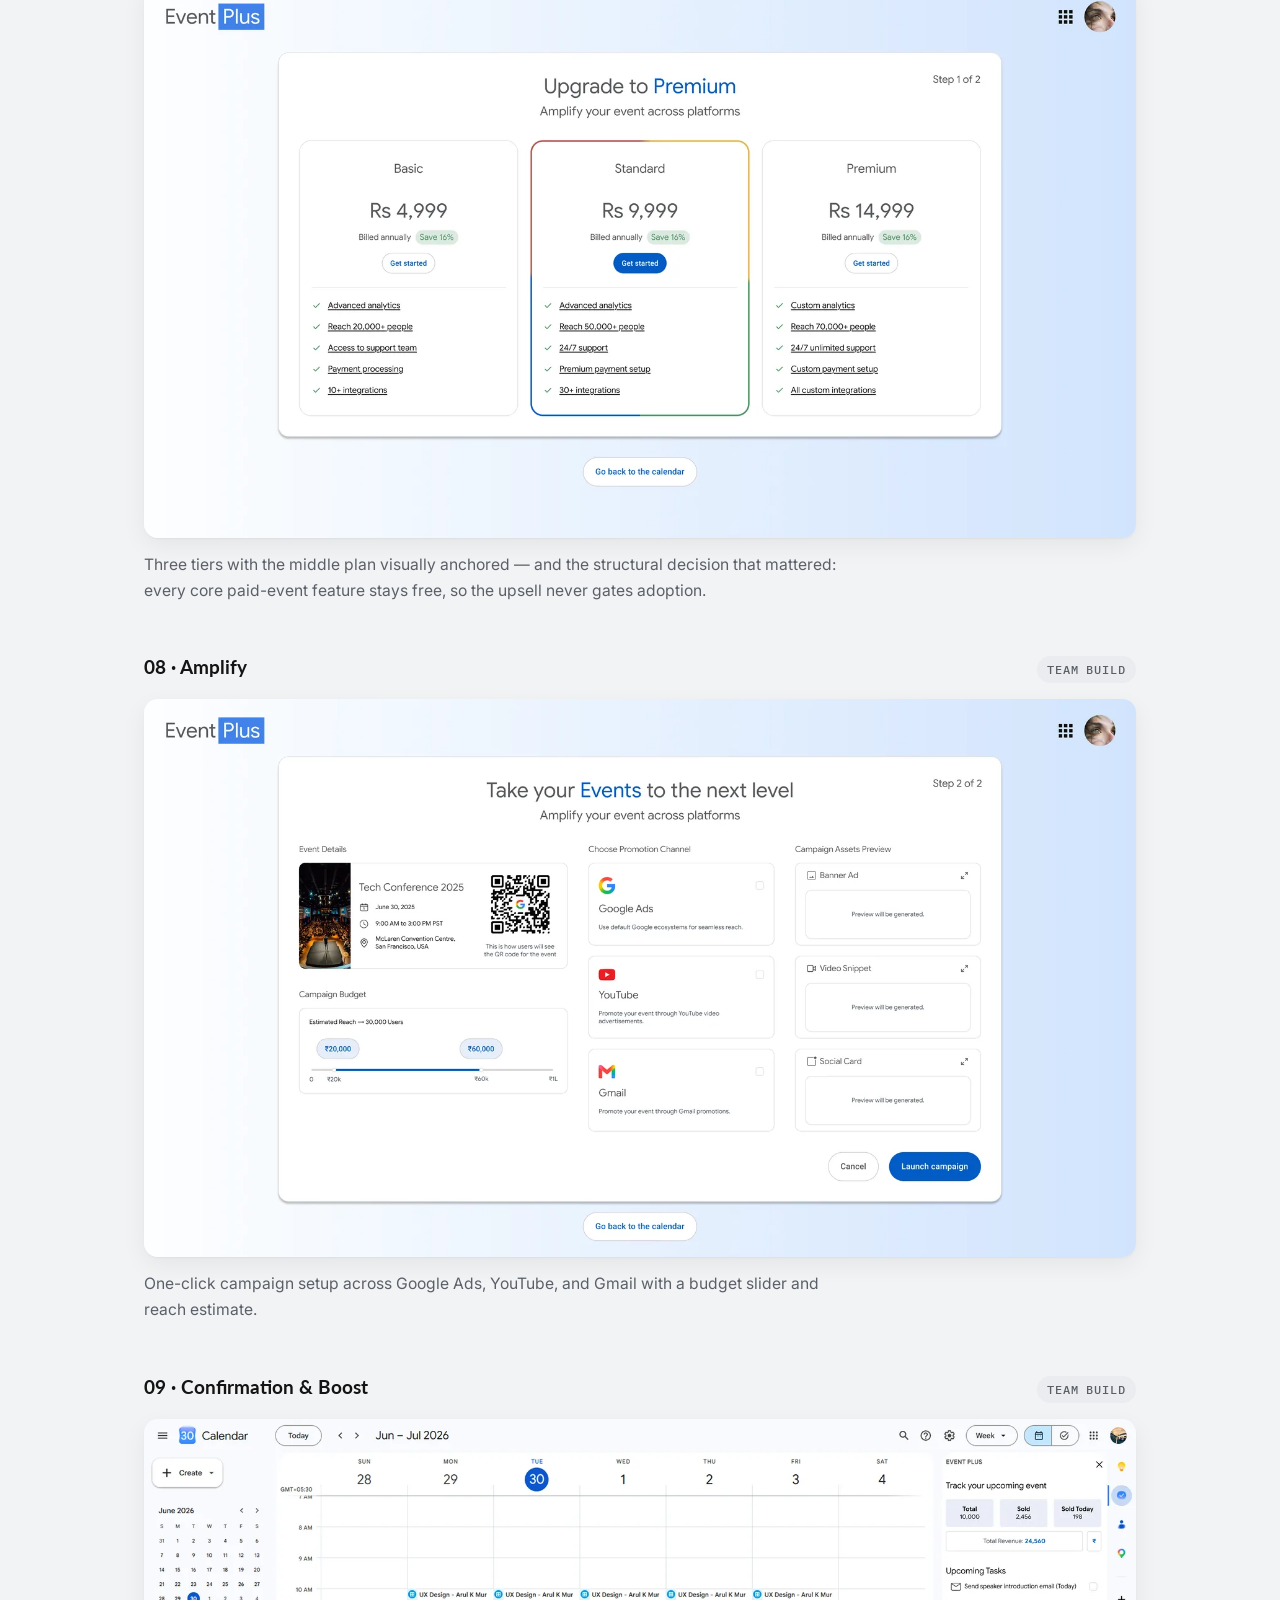
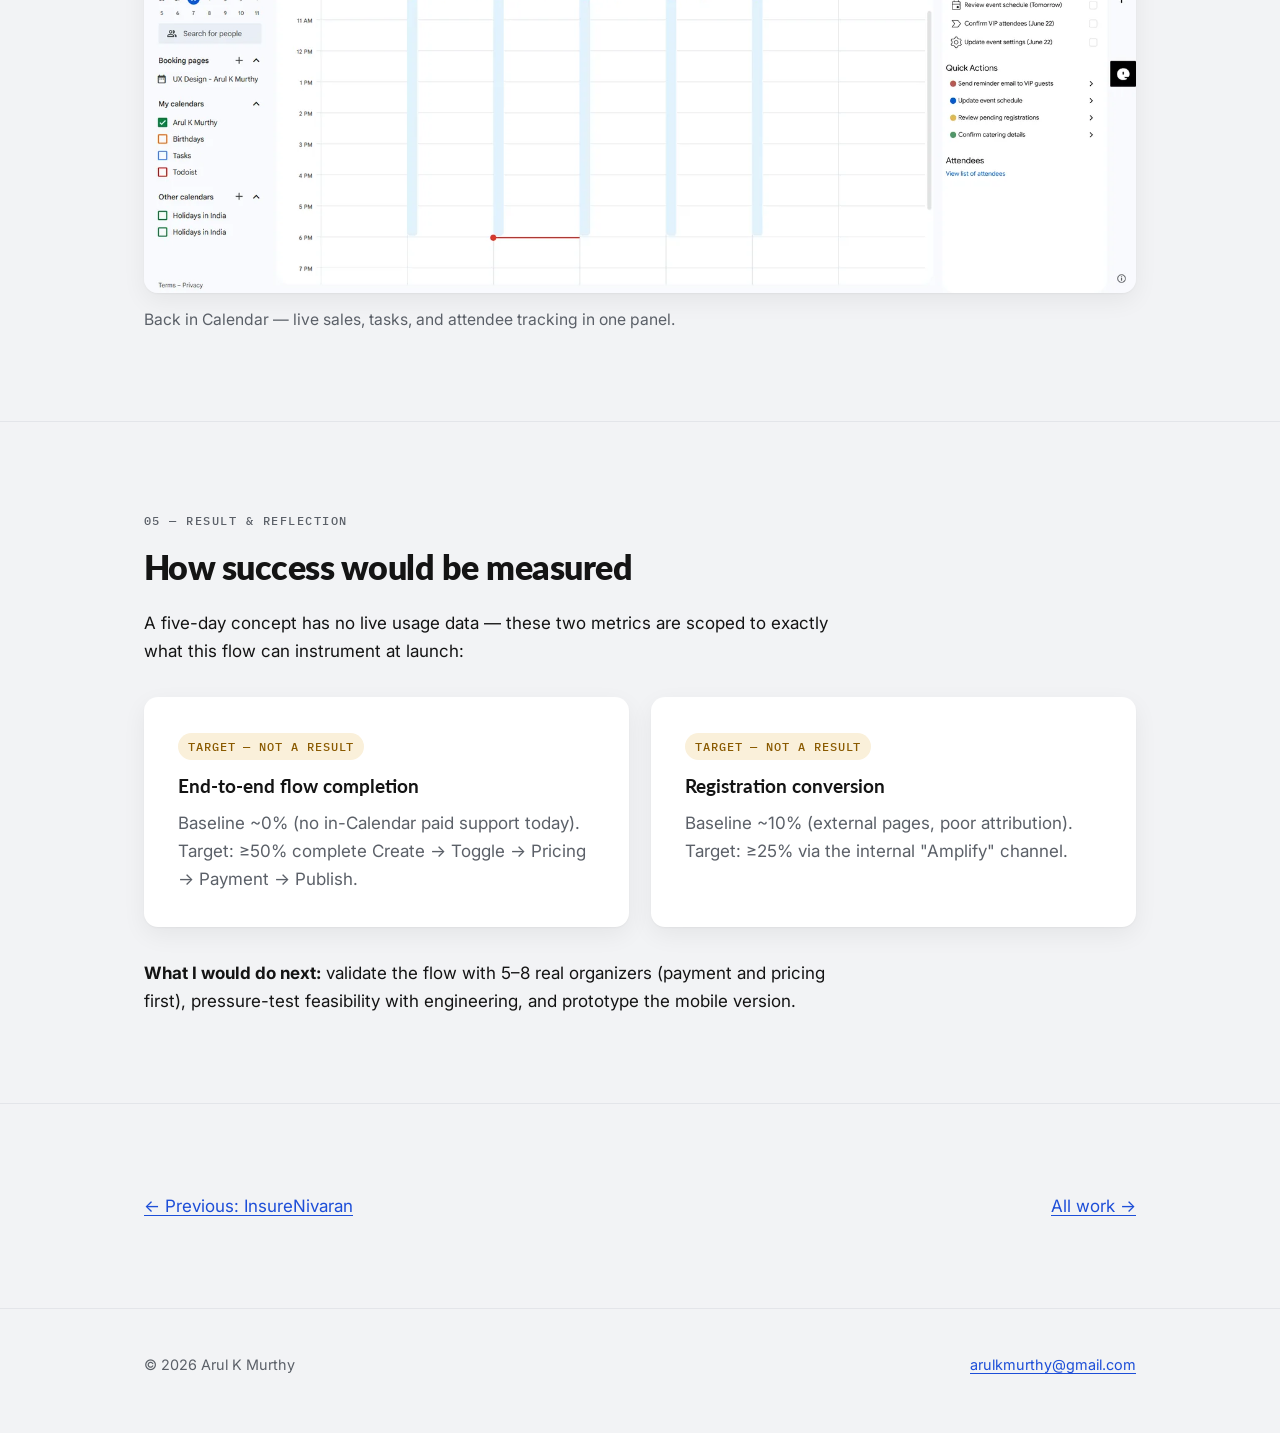
==== commit 136f9c09: "Add files via upload" ====
--- a/eventplus.html
+++ b/eventplus.html
@@ -98,7 +98,7 @@
   <section class="section">
     <div class="wrap">
       <span class="eyebrow">03 — The flow, with honest attribution</span>
-      <h2>Nine screens. Four are mine.</h2>
+      <h2>Attribution, up front</h2>
       <div class="prose">
         <p>The sprint went straight to high fidelity — five days inside Google's existing design language meant the system had already made the decisions lo-fi normally settles, so an extra fidelity step would have cost time without adding judgment.</p>
         <p>The full flow is shown for context: Entry → Paid Toggle → Ticketing → Payment → Publish → Promote → Manage. Screens tagged <span class="chip chip-mine">My work</span> are my individual design work; screens tagged <span class="chip chip-team">Team build</span> were designed by teammates.</p>
@@ -125,57 +125,109 @@
         </div>
       </div>
     
-      <div class="shot-grid">
-      <figure>
-        <img src="img/ep-02-customize.webp" alt="Customize your event screen, step 1 of 4, with date, notification, location fields and sector-specific event details." width="1600" height="900" loading="lazy">
-        <figcaption>02 · Customize <span class="chip chip-team">Team build</span> — sector-specific event type and dynamic fields.</figcaption>
-      </figure>
-      <figure>
-        <img src="img/ep-05-registration.webp" alt="Registration and ticket distribution, step 4 of 4: invite email preview beside a QR-code event ticket, before publishing." width="1600" height="900" loading="lazy">
-        <figcaption>05 · Registration <span class="chip chip-team">Team build</span> — auto-generated invite email and QR ticket, previewed before publish.</figcaption>
-      </figure>
-      <figure>
-        <img src="img/ep-06-published.webp" alt="Confirmation screen: your event is now published, with an optional banner to boost the campaign." width="1600" height="900" loading="lazy">
-        <figcaption>06 · Published <span class="chip chip-team">Team build</span> — confirmation with an optional upsell, kept separate from publishing.</figcaption>
-      </figure>
-      <figure>
-        <img src="img/ep-08-amplify.webp" alt="Amplify screen, step 2 of 2: event details with QR ticket, a campaign budget slider with estimated reach, and Google Ads, YouTube, and Gmail promotion channels." width="1600" height="900" loading="lazy">
-        <figcaption>08 · Amplify <span class="chip chip-team">Team build</span> — one-click campaign setup across Google's channels with a budget slider and reach estimate.</figcaption>
-      </figure>
-      <figure>
-        <img src="img/ep-09-boost.webp" alt="Back in Google Calendar: an Event Plus side panel tracks tickets sold, total revenue, upcoming tasks, and attendees alongside the week view." width="1600" height="764" loading="lazy">
-        <figcaption>09 · Confirmation &amp; Boost <span class="chip chip-team">Team build</span> — live sales, tasks, and attendee tracking in one panel.</figcaption>
-      </figure>
-      </div>
-    </div>
-  </section>
-
-  <section class="section">
-    <div class="wrap">
-      <span class="eyebrow">04 — My four screens, the reasoning</span>
-      <h2>Design decisions I can defend</h2>
-      <div class="prose">
-        <p><strong>Entry.</strong> Every event starts from the "+ Create" button people already use — the paid-event toggle reveals its fields inline. New capability, zero new navigation to learn. This was the direct answer to Webex's inconsistent entry points.</p>
-
-      <figure>
-        <img src="img/ep-01-entry.webp" alt="Google Calendar week view with the event-creation modal open; an Event Plus toggle sits inside it, revealing paid-event options inline." width="1600" height="764" loading="lazy">
-        <figcaption>01 · Entry <span class="chip chip-mine">My work</span> — every event starts from the "+ Create" button; the toggle reveals paid-event fields inline, no separate flow to learn.</figcaption>
-      </figure>
-        <p><strong>Pricing &amp; Tickets.</strong> Organizers price events in spreadsheets because tools show gross numbers. The tier builder shows net revenue live — gross, commission, and total update as you type — so the pricing decision happens where the pricing input is.</p>
-      <figure>
-        <img src="img/ep-03-pricing.webp" alt="Pricing and tickets screen, step 2 of 4: a ticket tier form beside a live summary showing gross revenue, Google commission, and total." width="1600" height="900" loading="lazy">
-        <figcaption>03 · Pricing &amp; Tickets <span class="chip chip-mine">My work</span> — tiers with a live net-revenue summary; pricing math happens inline, not in a spreadsheet.</figcaption>
-      </figure>
-        <p><strong>Payment.</strong> Trust cues placed at the moment of maximum hesitation: PCI badge above the fold, fraud/encryption/storage signals at the point of authorization. UPI-first for the Indian market, bank account as the visible alternative, no external redirects.</p>
-      <figure>
-        <img src="img/ep-04-payment.webp" alt="Payment processing setup, step 3 of 4: UPI and bank account tabs, refund policy fields, with PCI compliance, fraud detection, and encryption badges." width="1600" height="900" loading="lazy">
-        <figcaption>04 · Payment <span class="chip chip-mine">My work</span> — inline UPI setup with trust cues at the exact moment they're needed.</figcaption>
-      </figure>
-        <p><strong>Premium.</strong> Three tiers with the middle plan anchored — and the structural decision that mattered: every core paid-event feature stays free, so the upsell never gates adoption.</p>
-      <figure>
-        <img src="img/ep-07-premium.webp" alt="Upgrade to Premium screen with Basic, Standard, and Premium annual plans; the middle Standard plan is visually highlighted." width="1600" height="900" loading="lazy">
-        <figcaption>07 · Premium <span class="chip chip-mine">My work</span> — three tiers with the middle plan anchored; every core paid-event feature stays free.</figcaption>
-      </figure>
+      
+    </div>
+  </section>
+
+  
+
+  <section class="section">
+    <div class="wrap">
+      <span class="eyebrow">04 — The flow, slide by slide</span>
+      <h2>Nine screens. Four are mine.</h2>
+      <div class="prose">
+        <p>Each screen below is tagged the way the deck tags it: <span class="chip chip-mine">My work</span> for my individual design, <span class="chip chip-team">Team build</span> for screens designed by teammates. Mine carry the reasoning; the team's carry context.</p>
+      </div>
+
+      <div class="slide">
+        <div class="slide-head">
+          <h3>01 · Entry</h3>
+          <span class="chip chip-mine">My work</span>
+        </div>
+        <figure>
+          <img src="img/ep-01-entry.webp" alt="Google Calendar create-event modal with the Event Plus toggle revealing paid-event fields inline." width="1600" height="764" loading="lazy">
+        </figure>
+        <p class="note">Every event starts from the “+ Create” button people already use — the paid-event toggle reveals its fields inline. New capability, zero new navigation to learn. This was the direct answer to Webex's inconsistent entry points.</p>
+      </div>
+      <div class="slide">
+        <div class="slide-head">
+          <h3>02 · Customize</h3>
+          <span class="chip chip-team">Team build</span>
+        </div>
+        <figure>
+          <img src="img/ep-02-customize.webp" alt="Event Plus step 1 of 4: Customize your event, with event type and speaker bio fields." width="1600" height="900" loading="lazy">
+        </figure>
+        <p class="note">Sector-specific event type and dynamic fields, built by the team's product and tech lens.</p>
+      </div>
+      <div class="slide">
+        <div class="slide-head">
+          <h3>03 · Pricing & Tickets</h3>
+          <span class="chip chip-mine">My work</span>
+        </div>
+        <figure>
+          <img src="img/ep-03-pricing.webp" alt="Pricing and tickets step with tier builder and live summary showing gross revenue, Google commission and total." width="1600" height="900" loading="lazy">
+        </figure>
+        <p class="note">Organizers price events in spreadsheets because tools show gross numbers. The tier builder shows net revenue live — gross, commission, and total update as you type — so the pricing decision happens where the pricing input is.</p>
+      </div>
+      <div class="slide">
+        <div class="slide-head">
+          <h3>04 · Payment</h3>
+          <span class="chip chip-mine">My work</span>
+        </div>
+        <figure>
+          <img src="img/ep-04-payment.webp" alt="Payment processing setup with PCI Compliant Security badge, UPI and bank account tabs, refund policy fields, and fraud, encryption and storage trust signals." width="1600" height="900" loading="lazy">
+        </figure>
+        <p class="note">Trust cues placed at the moment of maximum hesitation: PCI badge above the fold, fraud, encryption and storage signals at the point of authorization. UPI-first for the Indian market, bank account as the visible alternative, no external redirects.</p>
+      </div>
+      <div class="slide">
+        <div class="slide-head">
+          <h3>05 · Registration</h3>
+          <span class="chip chip-team">Team build</span>
+        </div>
+        <figure>
+          <img src="img/ep-05-registration.webp" alt="Event Plus step 4 of 4: Registration and ticket distribution with invite email and QR ticket preview." width="1600" height="900" loading="lazy">
+        </figure>
+        <p class="note">Auto-generated invite email and QR ticket, previewed before publish.</p>
+      </div>
+      <div class="slide">
+        <div class="slide-head">
+          <h3>06 · Published</h3>
+          <span class="chip chip-team">Team build</span>
+        </div>
+        <figure>
+          <img src="img/ep-06-published.webp" alt="Event Plus confirmation: your event is now published, with optional promotion upsell banner." width="1600" height="900" loading="lazy">
+        </figure>
+        <p class="note">Confirmation screen with an optional upsell into paid promotion, kept separate from publishing itself.</p>
+      </div>
+      <div class="slide">
+        <div class="slide-head">
+          <h3>07 · Premium</h3>
+          <span class="chip chip-mine">My work</span>
+        </div>
+        <figure>
+          <img src="img/ep-07-premium.webp" alt="Upgrade to Premium screen with Basic, Standard and Premium tiers; the Standard plan is visually anchored with a colored border." width="1600" height="900" loading="lazy">
+        </figure>
+        <p class="note">Three tiers with the middle plan visually anchored — and the structural decision that mattered: every core paid-event feature stays free, so the upsell never gates adoption.</p>
+      </div>
+      <div class="slide">
+        <div class="slide-head">
+          <h3>08 · Amplify</h3>
+          <span class="chip chip-team">Team build</span>
+        </div>
+        <figure>
+          <img src="img/ep-08-amplify.webp" alt="Event Plus Amplify: campaign setup across Google Ads, YouTube and Gmail with budget slider and reach estimate." width="1600" height="900" loading="lazy">
+        </figure>
+        <p class="note">One-click campaign setup across Google Ads, YouTube, and Gmail with a budget slider and reach estimate.</p>
+      </div>
+      <div class="slide">
+        <div class="slide-head">
+          <h3>09 · Confirmation & Boost</h3>
+          <span class="chip chip-team">Team build</span>
+        </div>
+        <figure>
+          <img src="img/ep-09-boost.webp" alt="Google Calendar with the Event Plus tracking panel: ticket sales, revenue, tasks and attendees." width="1600" height="764" loading="lazy">
+        </figure>
+        <p class="note">Back in Calendar — live sales, tasks, and attendee tracking in one panel.</p>
       </div>
     </div>
   </section>
--- a/styles.css
+++ b/styles.css
@@ -258,15 +258,22 @@
   .meta-row { gap: 8px 22px; }
 }
 
-/* ---------- phone screen masonry (InsureNivaran) ---------- */
-.phone-grid { columns: 3; column-gap: 20px; margin-top: 36px; }
-.phone-grid figure { break-inside: avoid; margin: 0 0 20px; }
+/* ---------- step grid: strict left-to-right rows, tops aligned ---------- */
+.phone-grid { display: grid; grid-template-columns: repeat(3, 1fr); gap: 22px; align-items: start; margin-top: 36px; }
+.phone-grid figure { margin: 0; }
 .phone-grid figcaption { font-size: 0.82rem; }
 .phone-figure { max-width: 420px; margin: 40px auto; }
 
+/* ---------- slide blocks (Event Plus, one screen per slide) ---------- */
+.slide { margin-top: 52px; }
+.slide-head { display: flex; justify-content: space-between; align-items: baseline; gap: 14px; flex-wrap: wrap; }
+.slide-head h3 { margin-bottom: 0; }
+.slide figure { margin: 16px 0 0; }
+.slide .note { margin-top: 14px; color: var(--muted); font-size: 0.98rem; max-width: 720px; }
+
 @media (max-width: 799.98px) {
-  .phone-grid { columns: 2; column-gap: 14px; }
+  .phone-grid { grid-template-columns: repeat(2, 1fr); gap: 14px; }
 }
 @media (max-width: 480px) {
-  .phone-grid { columns: 1; }
-}
+  .phone-grid { grid-template-columns: 1fr; }
+}
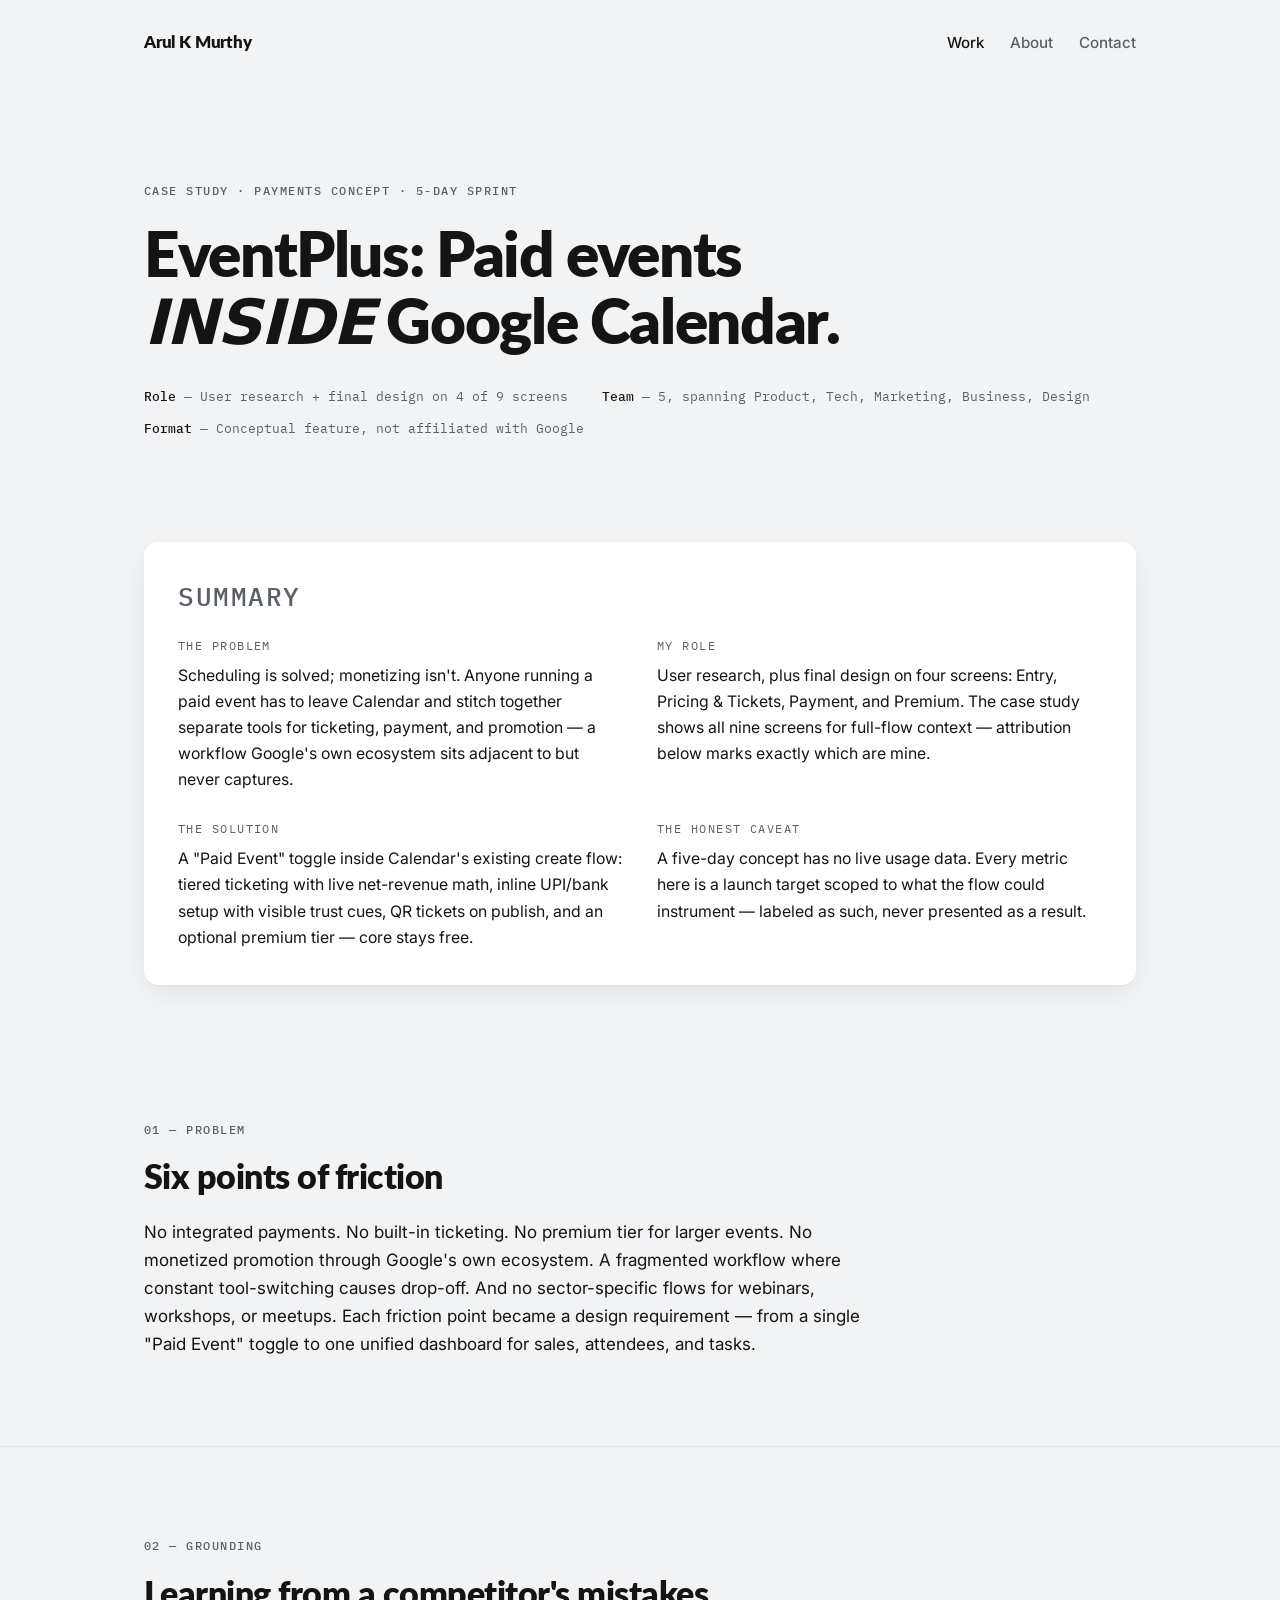
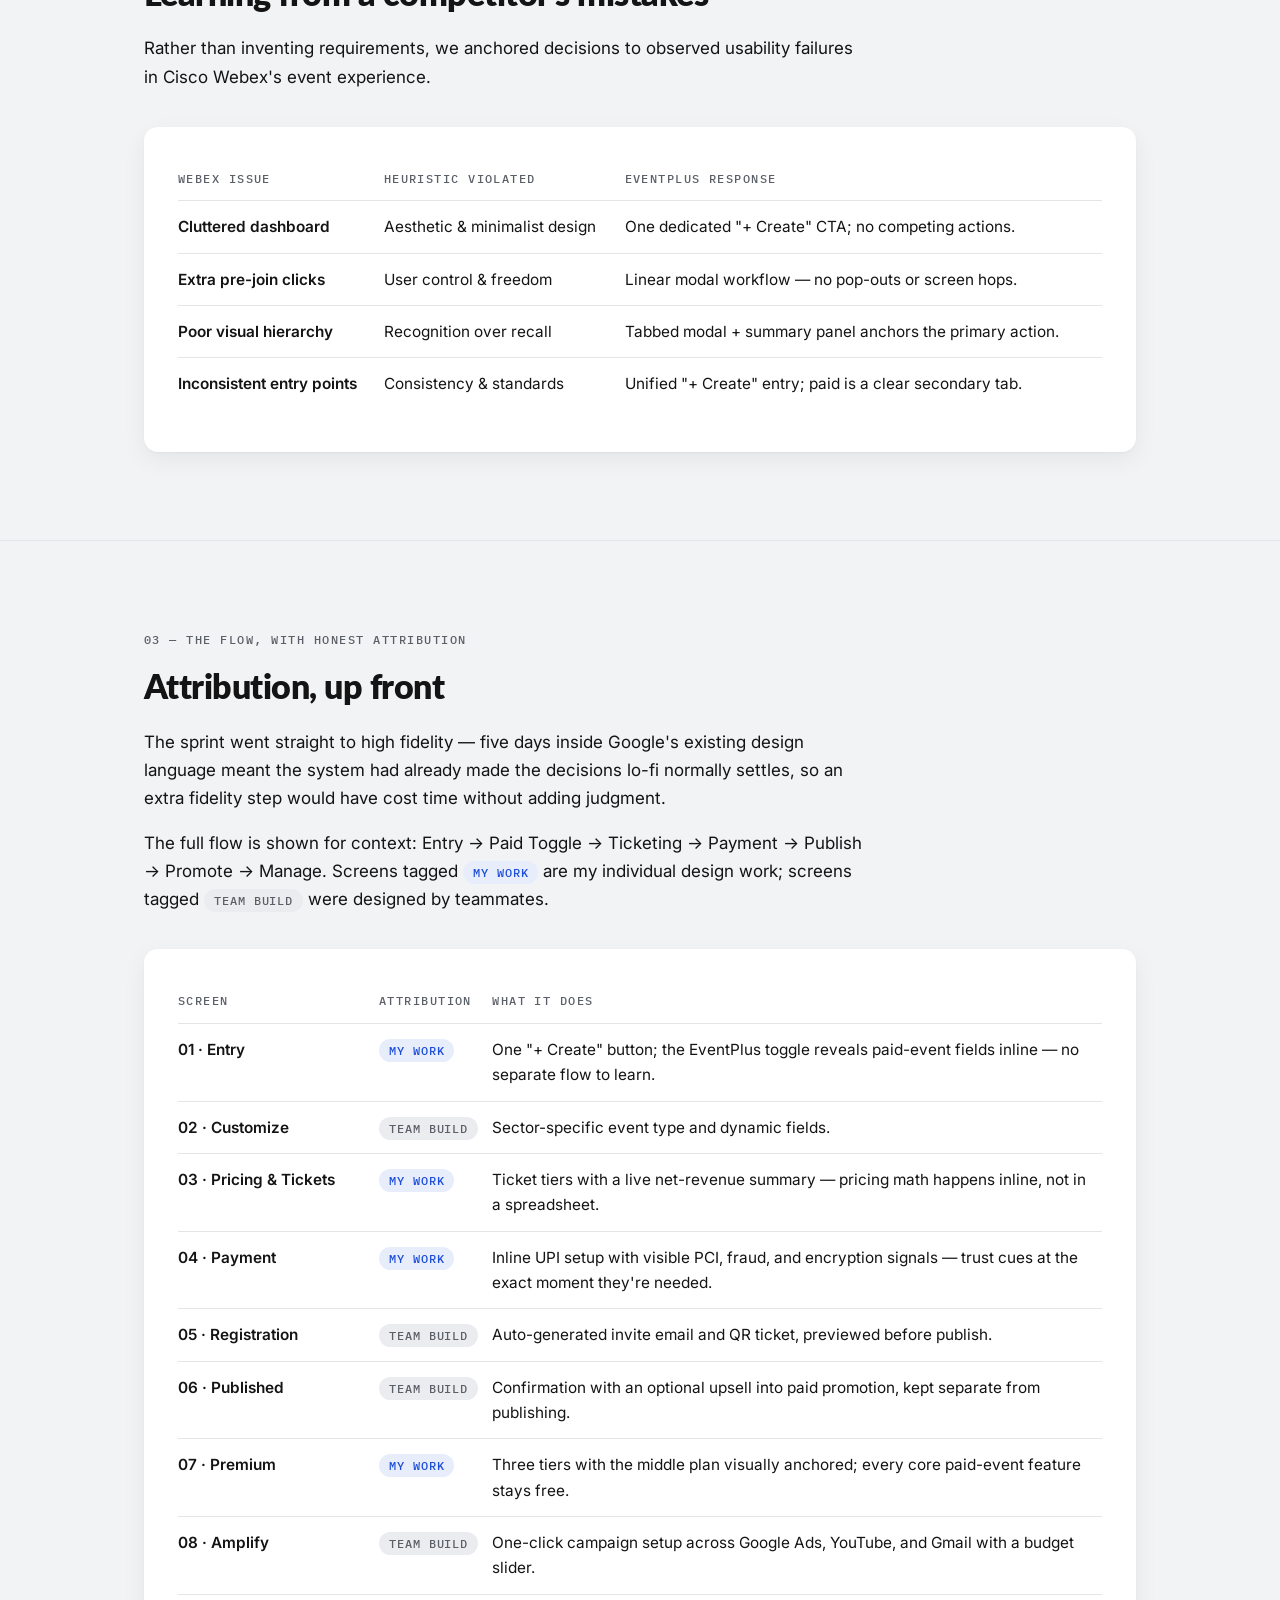
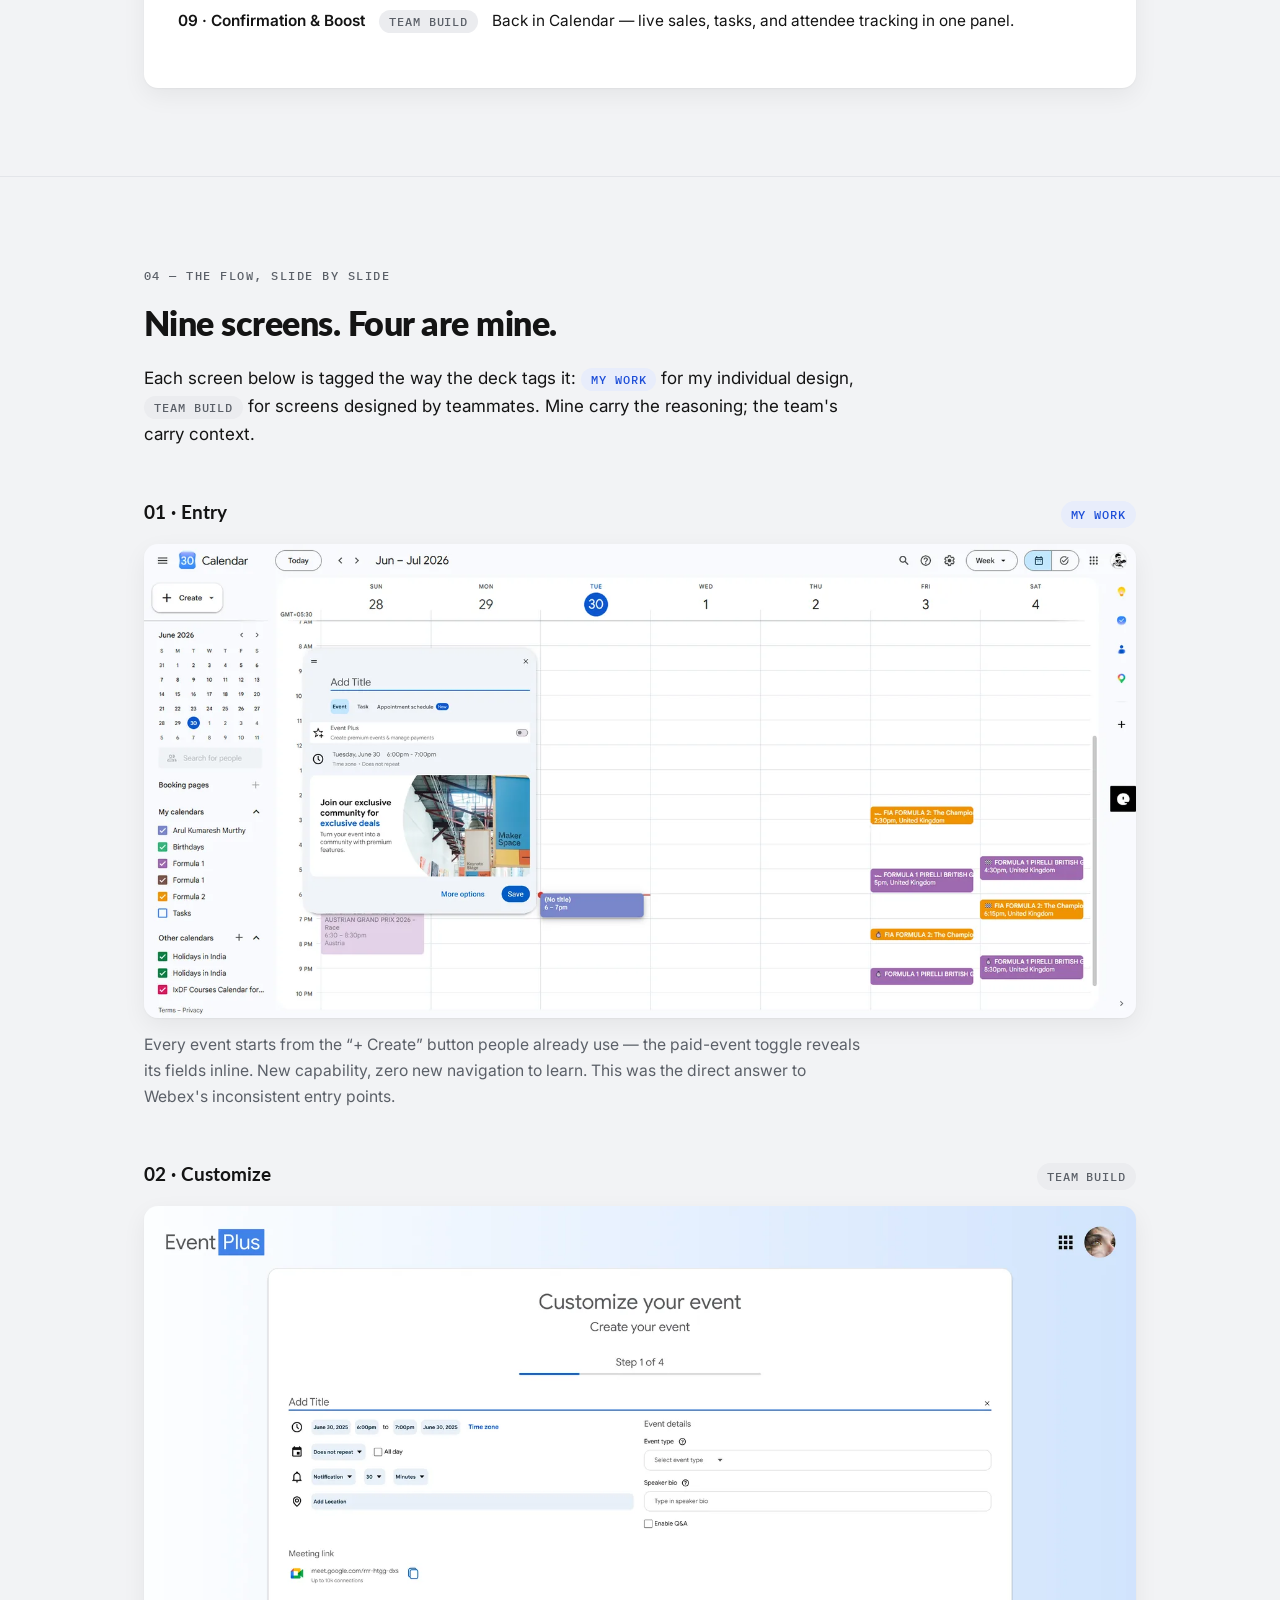
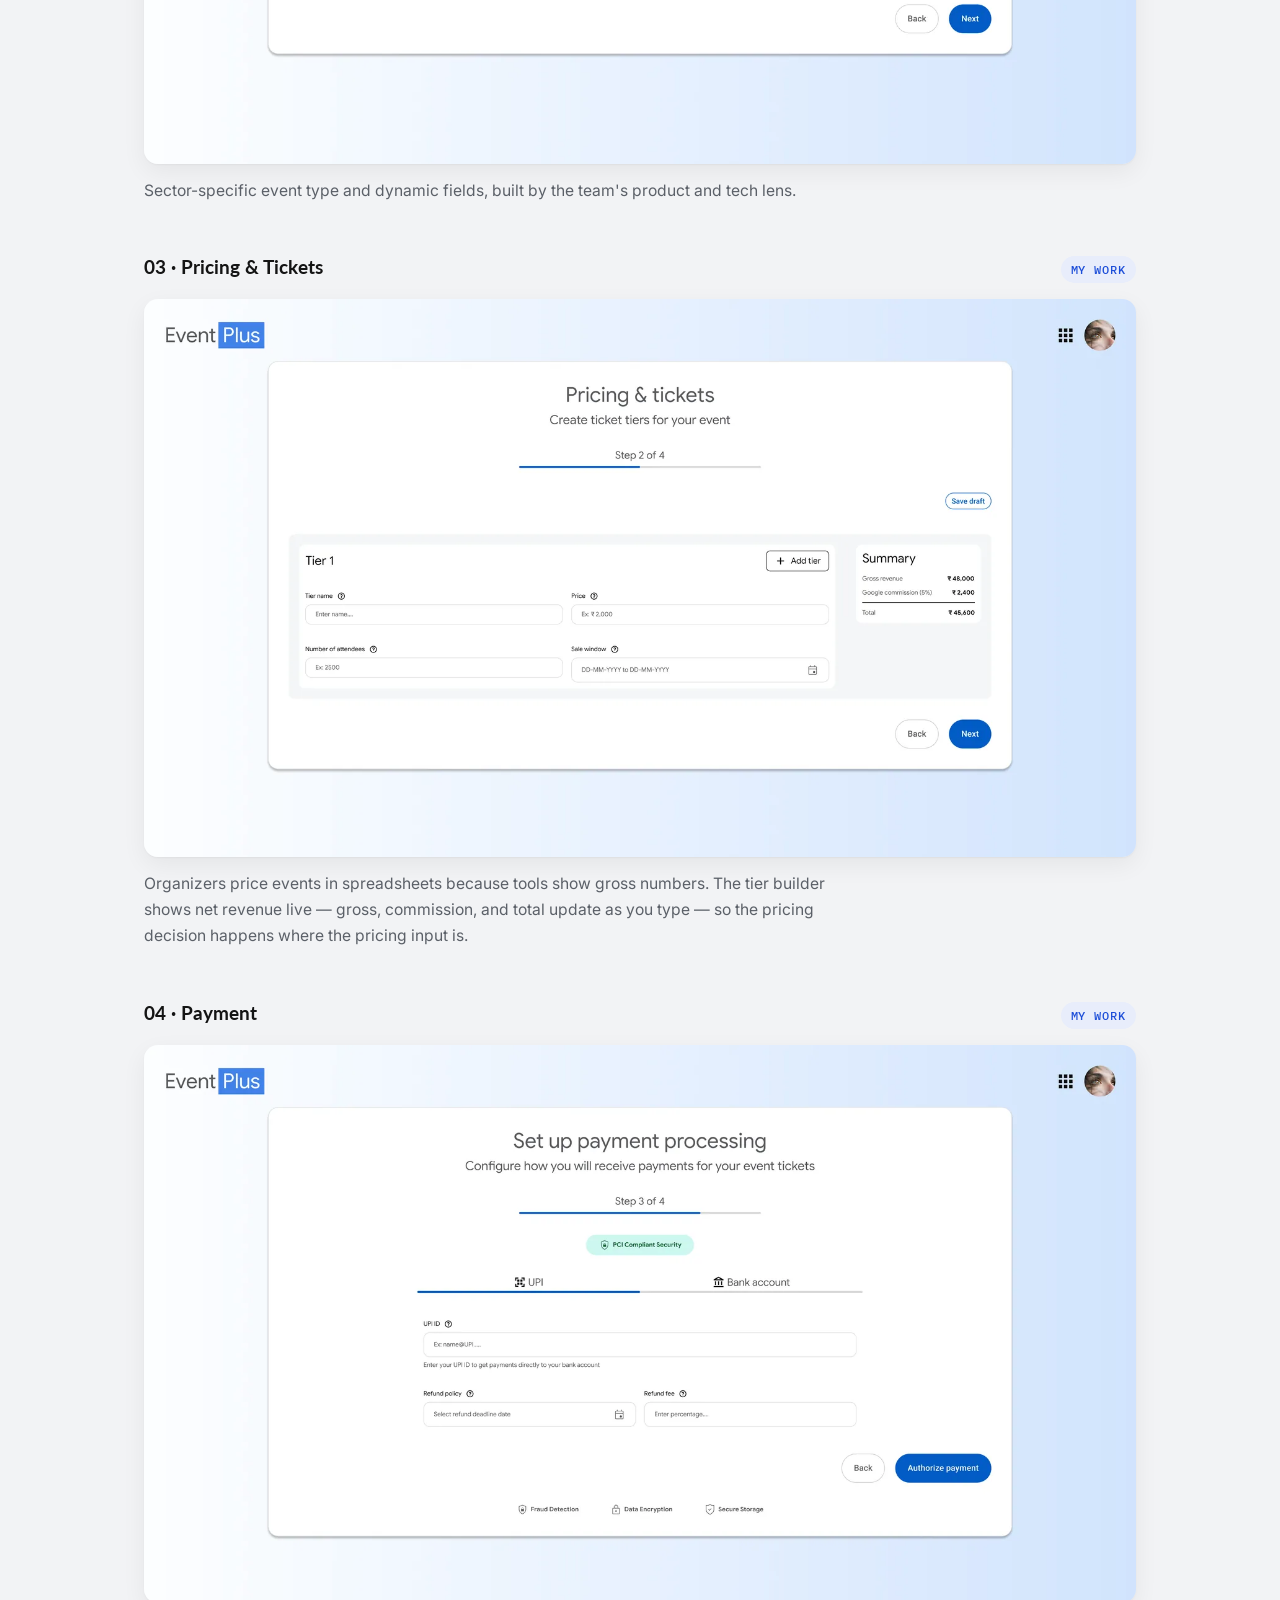
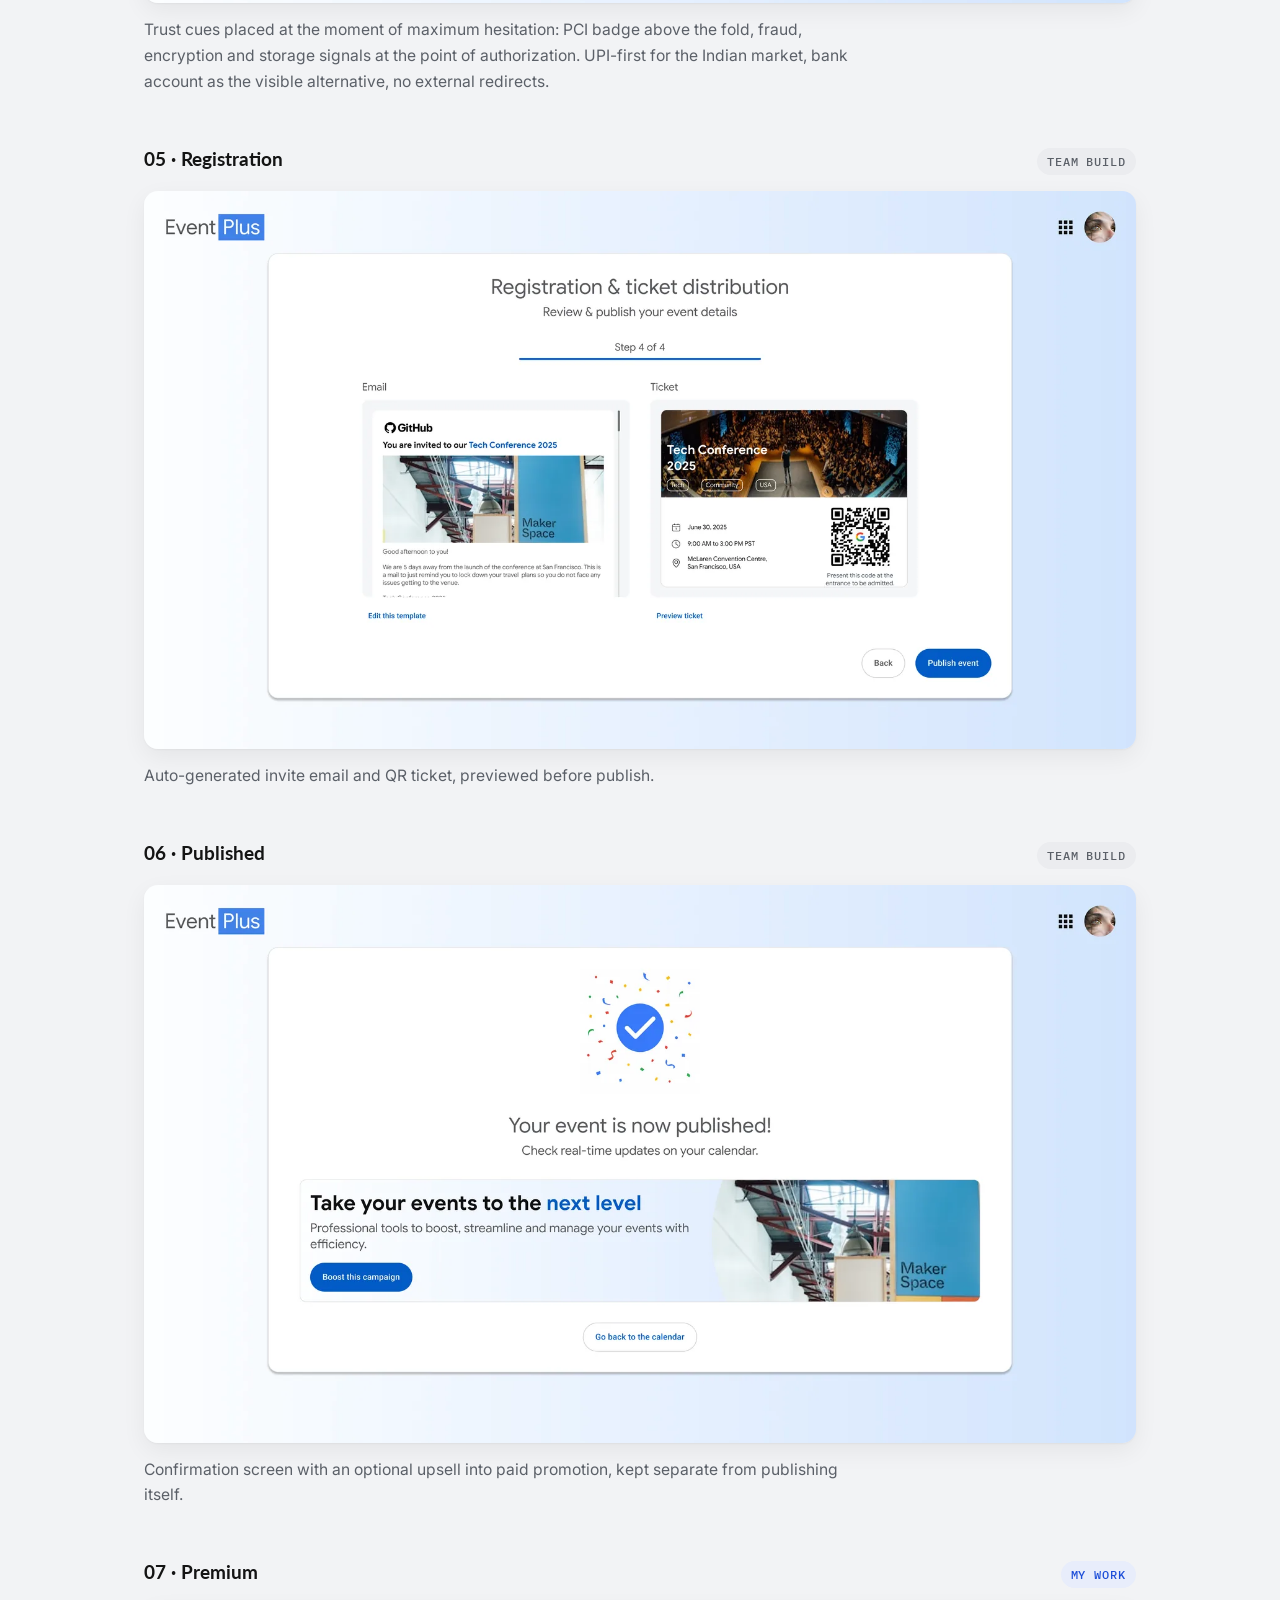
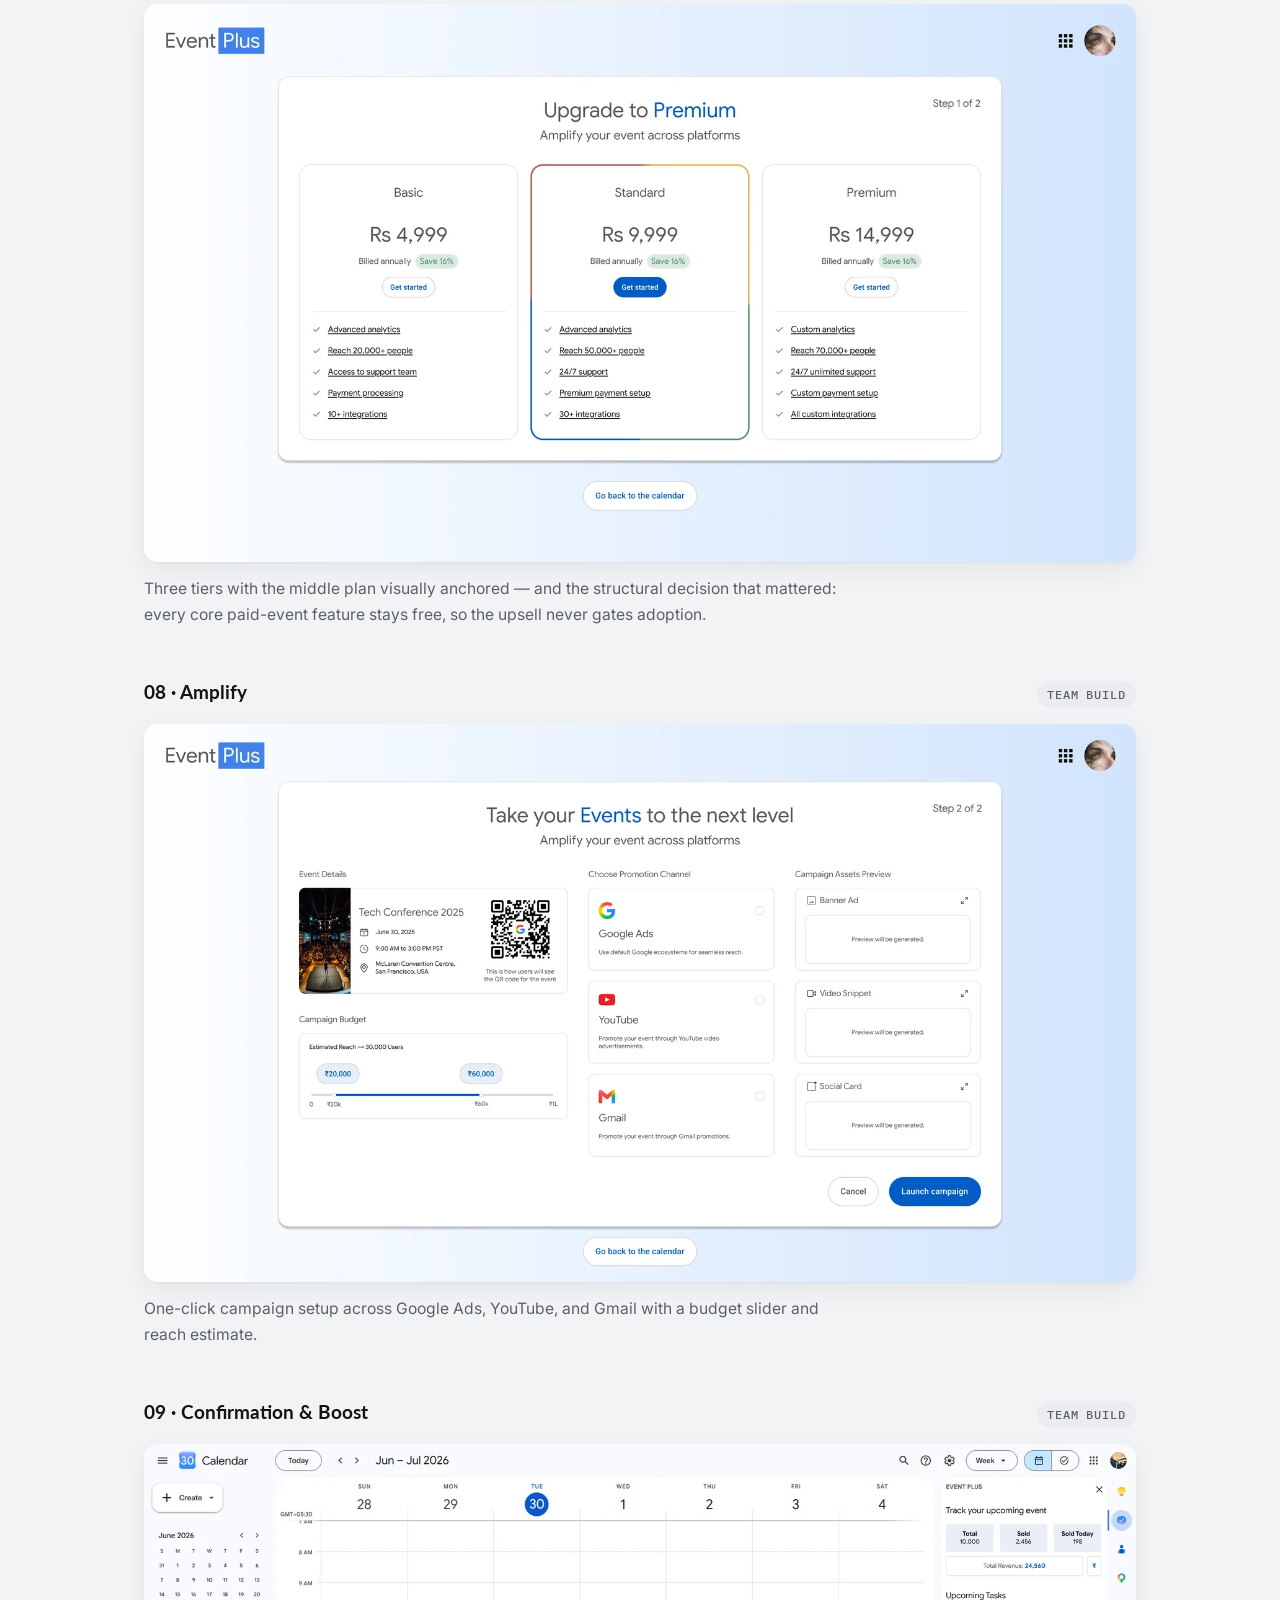
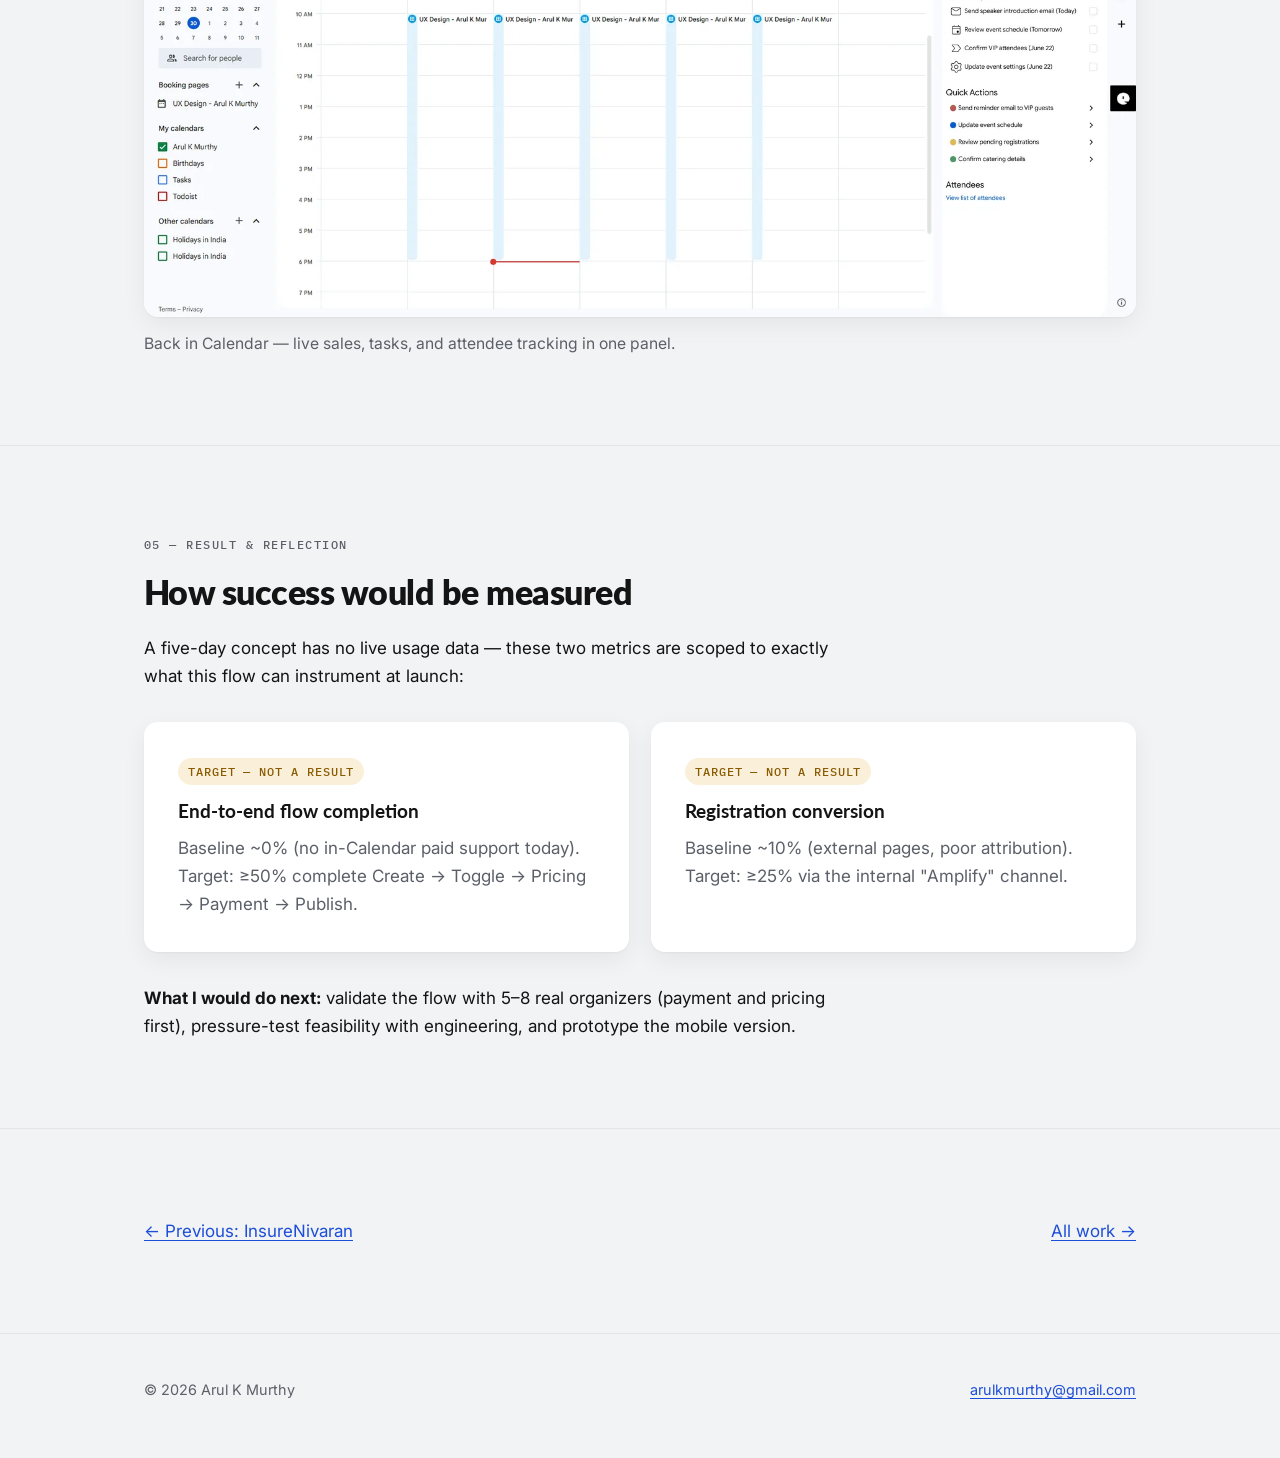
==== commit 73f84644: "Add files via upload" ====
--- a/eventplus.html
+++ b/eventplus.html
@@ -3,7 +3,7 @@
 <head>
   <meta charset="UTF-8">
   <meta name="viewport" content="width=device-width, initial-scale=1.0">
-  <title>Event Plus — UX Case Study · Arul K Murthy</title>
+  <title>EventPlus — UX Case Study · Arul K Murthy</title>
   <meta name="description" content="A 5-day sprint concept: paid events inside Google Calendar. Research plus four screens of a nine-screen flow, with honest attribution and metrics labeled as targets.">
   <meta name="author" content="Arul K Murthy">
   <link rel="preconnect" href="https://fonts.googleapis.com">
@@ -28,7 +28,7 @@
 
   <section class="hero wrap" style="padding-bottom:56px;">
     <span class="eyebrow">Case study · Payments concept · 5-day sprint</span>
-    <h1 style="max-width:20ch;">Event Plus: paid events inside Google Calendar.</h1>
+    <h1 style="max-width:20ch;">EventPlus: Paid events <em>INSIDE</em> Google Calendar.</h1>
     <div class="meta-row">
       <span><strong>Role</strong> — User research + final design on 4 of 9 screens</span>
       <span><strong>Team</strong> — 5, spanning Product, Tech, Marketing, Business, Design</span>
@@ -38,7 +38,7 @@
 
   <div class="wrap">
     <div class="card summary">
-      <span class="eyebrow">Summary — the 60-second version</span>
+      <span class="eyebrow summary-head">Summary</span>
       <dl>
         <div>
           <dt>The problem</dt>
@@ -81,7 +81,7 @@
         <div class="verdict-scroll">
           <table class="verdict">
             <thead>
-              <tr><th>Webex issue</th><th>Heuristic violated</th><th>Event Plus response</th></tr>
+              <tr><th>Webex issue</th><th>Heuristic violated</th><th>EventPlus response</th></tr>
             </thead>
             <tbody>
               <tr><td>Cluttered dashboard</td><td>Aesthetic &amp; minimalist design</td><td>One dedicated "+ Create" CTA; no competing actions.</td></tr>
@@ -111,7 +111,7 @@
               <tr><th>Screen</th><th>Attribution</th><th>What it does</th></tr>
             </thead>
             <tbody>
-              <tr><td>01 · Entry</td><td><span class="chip chip-mine">My work</span></td><td>One "+ Create" button; the Event Plus toggle reveals paid-event fields inline — no separate flow to learn.</td></tr>
+              <tr><td>01 · Entry</td><td><span class="chip chip-mine">My work</span></td><td>One "+ Create" button; the EventPlus toggle reveals paid-event fields inline — no separate flow to learn.</td></tr>
               <tr><td>02 · Customize</td><td><span class="chip chip-team">Team build</span></td><td>Sector-specific event type and dynamic fields.</td></tr>
               <tr><td>03 · Pricing &amp; Tickets</td><td><span class="chip chip-mine">My work</span></td><td>Ticket tiers with a live net-revenue summary — pricing math happens inline, not in a spreadsheet.</td></tr>
               <tr><td>04 · Payment</td><td><span class="chip chip-mine">My work</span></td><td>Inline UPI setup with visible PCI, fraud, and encryption signals — trust cues at the exact moment they're needed.</td></tr>
@@ -145,7 +145,7 @@
           <span class="chip chip-mine">My work</span>
         </div>
         <figure>
-          <img src="img/ep-01-entry.webp" alt="Google Calendar create-event modal with the Event Plus toggle revealing paid-event fields inline." width="1600" height="764" loading="lazy">
+          <img src="img/ep-01-entry.webp" alt="Google Calendar create-event modal with the EventPlus toggle revealing paid-event fields inline." width="1600" height="764" loading="lazy">
         </figure>
         <p class="note">Every event starts from the “+ Create” button people already use — the paid-event toggle reveals its fields inline. New capability, zero new navigation to learn. This was the direct answer to Webex's inconsistent entry points.</p>
       </div>
@@ -155,7 +155,7 @@
           <span class="chip chip-team">Team build</span>
         </div>
         <figure>
-          <img src="img/ep-02-customize.webp" alt="Event Plus step 1 of 4: Customize your event, with event type and speaker bio fields." width="1600" height="900" loading="lazy">
+          <img src="img/ep-02-customize.webp" alt="EventPlus step 1 of 4: Customize your event, with event type and speaker bio fields." width="1600" height="900" loading="lazy">
         </figure>
         <p class="note">Sector-specific event type and dynamic fields, built by the team's product and tech lens.</p>
       </div>
@@ -185,7 +185,7 @@
           <span class="chip chip-team">Team build</span>
         </div>
         <figure>
-          <img src="img/ep-05-registration.webp" alt="Event Plus step 4 of 4: Registration and ticket distribution with invite email and QR ticket preview." width="1600" height="900" loading="lazy">
+          <img src="img/ep-05-registration.webp" alt="EventPlus step 4 of 4: Registration and ticket distribution with invite email and QR ticket preview." width="1600" height="900" loading="lazy">
         </figure>
         <p class="note">Auto-generated invite email and QR ticket, previewed before publish.</p>
       </div>
@@ -195,7 +195,7 @@
           <span class="chip chip-team">Team build</span>
         </div>
         <figure>
-          <img src="img/ep-06-published.webp" alt="Event Plus confirmation: your event is now published, with optional promotion upsell banner." width="1600" height="900" loading="lazy">
+          <img src="img/ep-06-published.webp" alt="EventPlus confirmation: your event is now published, with optional promotion upsell banner." width="1600" height="900" loading="lazy">
         </figure>
         <p class="note">Confirmation screen with an optional upsell into paid promotion, kept separate from publishing itself.</p>
       </div>
@@ -215,7 +215,7 @@
           <span class="chip chip-team">Team build</span>
         </div>
         <figure>
-          <img src="img/ep-08-amplify.webp" alt="Event Plus Amplify: campaign setup across Google Ads, YouTube and Gmail with budget slider and reach estimate." width="1600" height="900" loading="lazy">
+          <img src="img/ep-08-amplify.webp" alt="EventPlus Amplify: campaign setup across Google Ads, YouTube and Gmail with budget slider and reach estimate." width="1600" height="900" loading="lazy">
         </figure>
         <p class="note">One-click campaign setup across Google Ads, YouTube, and Gmail with a budget slider and reach estimate.</p>
       </div>
@@ -225,7 +225,7 @@
           <span class="chip chip-team">Team build</span>
         </div>
         <figure>
-          <img src="img/ep-09-boost.webp" alt="Google Calendar with the Event Plus tracking panel: ticket sales, revenue, tasks and attendees." width="1600" height="764" loading="lazy">
+          <img src="img/ep-09-boost.webp" alt="Google Calendar with the EventPlus tracking panel: ticket sales, revenue, tasks and attendees." width="1600" height="764" loading="lazy">
         </figure>
         <p class="note">Back in Calendar — live sales, tasks, and attendee tracking in one panel.</p>
       </div>
--- a/styles.css
+++ b/styles.css
@@ -107,7 +107,7 @@
 .muted { color: var(--muted); }
 
 /* ---------- hero ---------- */
-.hero { padding: 96px 0 104px; }
+.hero { padding-top: 96px; padding-bottom: 104px; }
 .hero .lede { margin-top: 26px; }
 .hero-meta {
   font-family: var(--font-mono); font-size: 0.82rem;
@@ -233,7 +233,7 @@
 @media (max-width: 799.98px) {
   .wrap { padding: 0 16px; }
   .section { padding: 64px 0; }
-  .hero { padding: 64px 0 72px; }
+  .hero { padding-top: 64px; padding-bottom: 72px; }
   .card-grid, .summary dl { grid-template-columns: 1fr; }
   .card { padding: 26px; }
   .nav-links { gap: 18px; }
@@ -277,3 +277,6 @@
 @media (max-width: 480px) {
   .phone-grid { grid-template-columns: 1fr; }
 }
+
+/* ---------- enlarged summary heading (per instruction: 3x eyebrow size) ---------- */
+.summary-head { font-size: 1.6rem; letter-spacing: 0.06em; }
